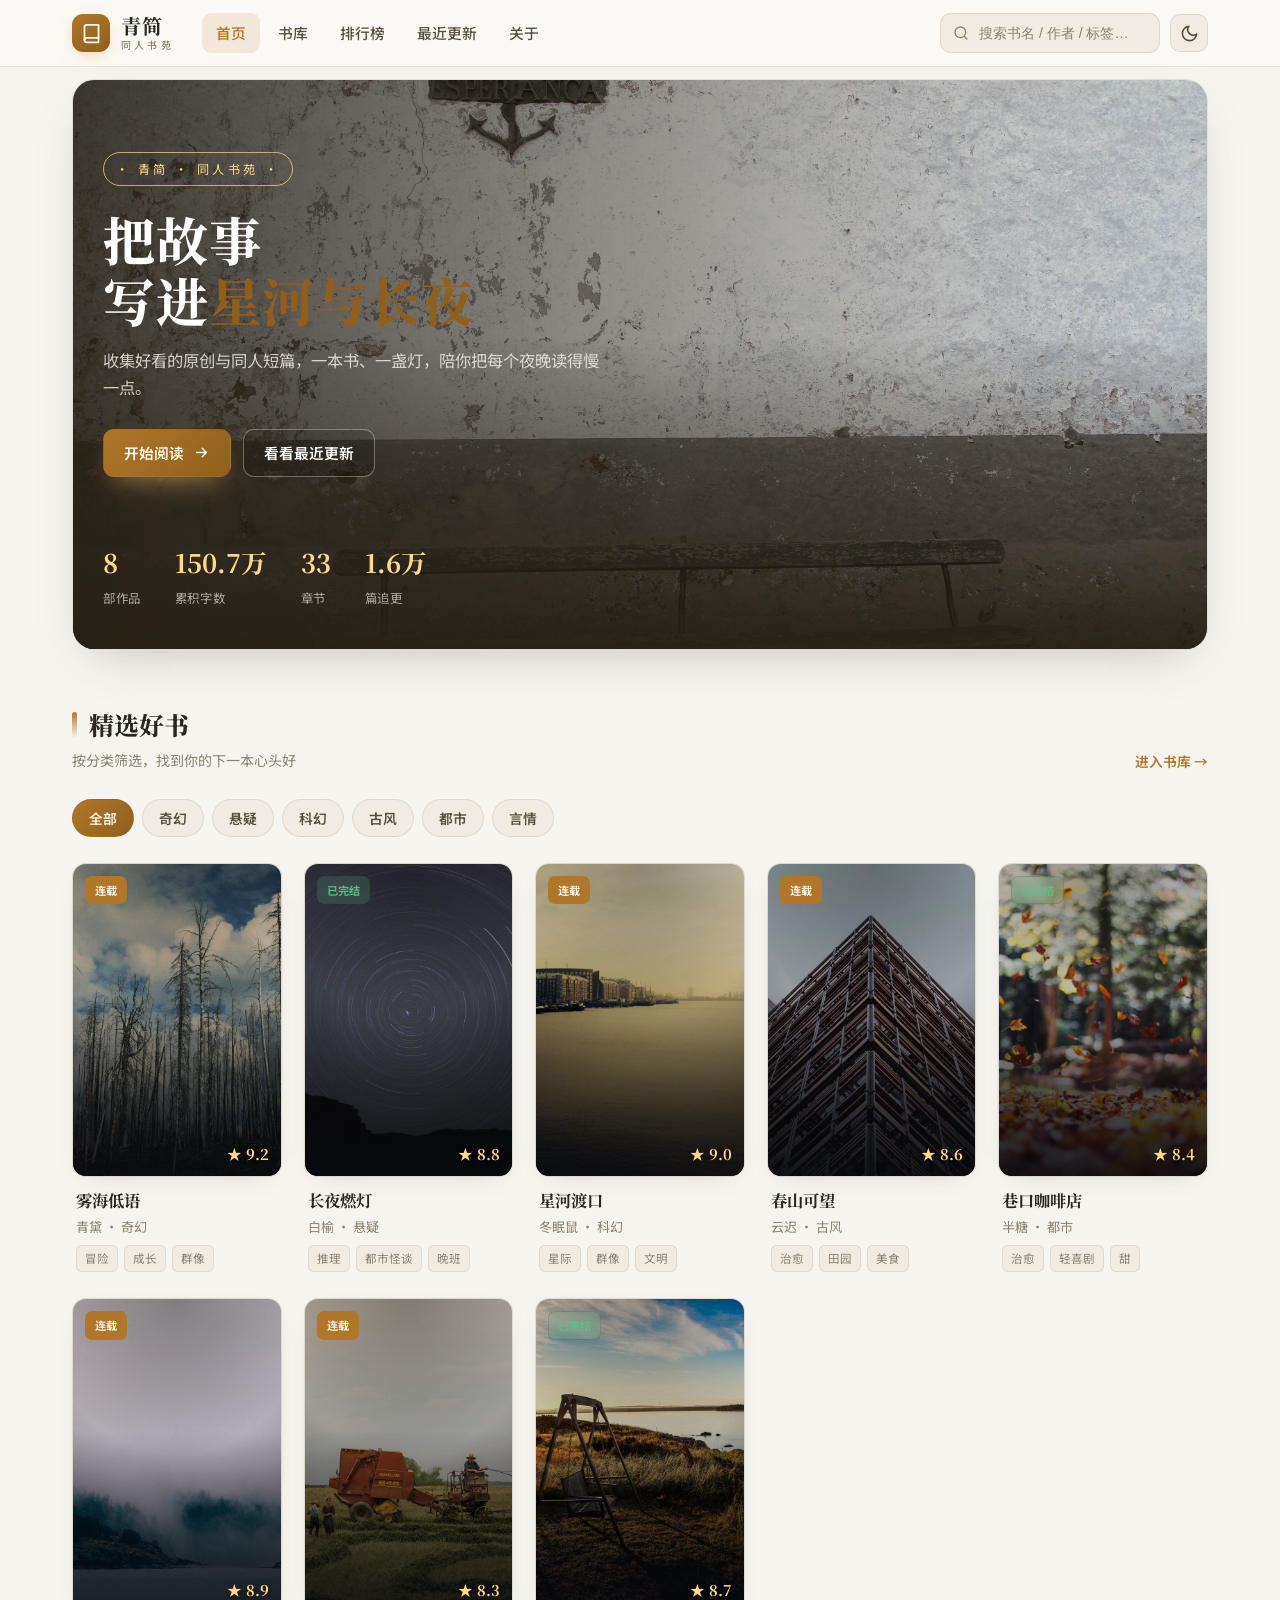
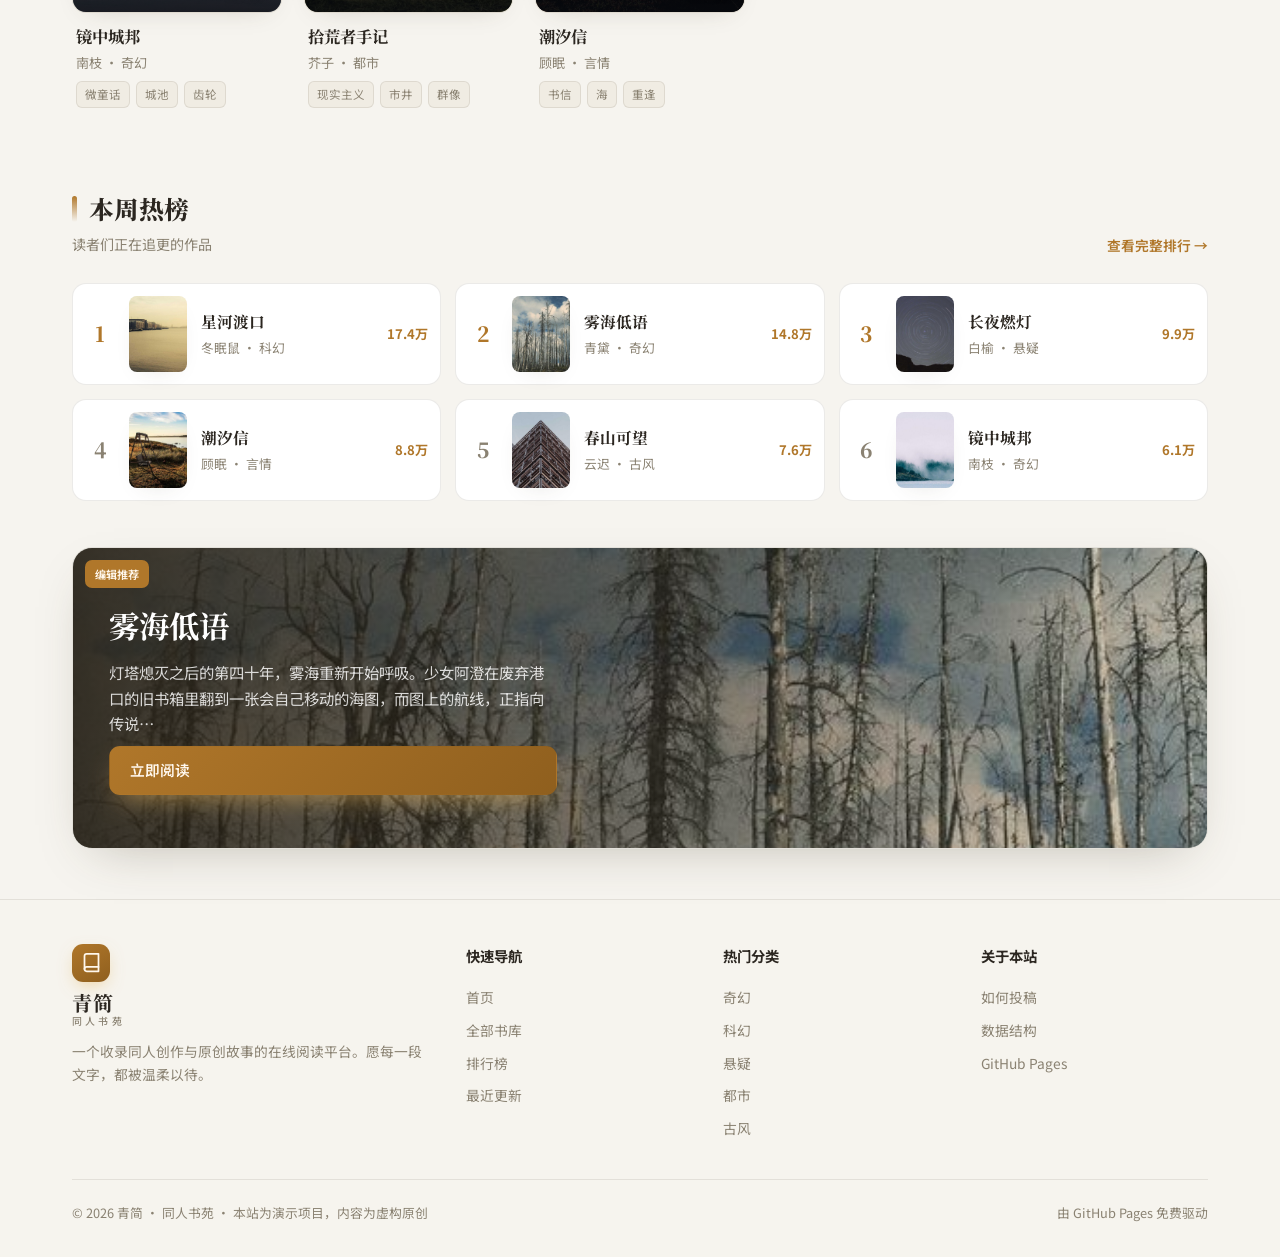
==== index.html @ d0a4579d "Initial commit: 青简·同人书苑 static site" ====
<!DOCTYPE html>
<html lang="zh-CN" data-theme="dark">
<head>
  <meta charset="UTF-8">
  <meta name="viewport" content="width=device-width, initial-scale=1.0">
  <title>青简 · 同人书苑 — 故事在这里相遇</title>
  <meta name="description" content="青简是一家收录同人创作与原创故事的在线阅读平台，支持分类、搜索、书库与在线阅读。">
  <link rel="icon" href="data:image/svg+xml,<svg xmlns='http://www.w3.org/2000/svg' viewBox='0 0 24 24'><rect width='24' height='24' rx='6' fill='%23e6b45c'/><path d='M6 6v12h4l2-2 2 2h4V6H14l-2 2-2-2z' fill='%236b4a13'/></svg>">
  <link rel="preconnect" href="https://fonts.googleapis.com">
  <link rel="preconnect" href="https://fonts.gstatic.com" crossorigin>
  <link href="https://fonts.googleapis.com/css2?family=Noto+Sans+SC:wght@400;500;700&family=Noto+Serif+SC:wght@400;600;700;800&display=swap" rel="stylesheet">
  <link rel="stylesheet" href="assets/css/style.css">
</head>
<body>
  <div data-layout-topbar></div>

  <main class="container">
    <!-- Hero -->
    <section class="hero reveal">
      <img class="hero-img" src="assets/images/banners/hero.jpg" alt="雾海书夜">
      <div class="hero-veil"></div>
      <div class="hero-content">
        <span class="hero-eyebrow">· 青简 · 同人书苑 ·</span>
        <h1 class="hero-title">把故事<br>写进<em>星河与长夜</em></h1>
        <p class="hero-sub">收集好看的原创与同人短篇，一本书、一盏灯，陪你把每个夜晚读得慢一点。</p>
        <div class="hero-actions">
          <a class="btn btn-primary" href="library.html">
            开始阅读
            <svg viewBox="0 0 24 24" fill="none" stroke="currentColor" stroke-width="2" stroke-linecap="round" stroke-linejoin="round"><path d="M5 12h14M13 6l6 6-6 6"/></svg>
          </a>
          <a class="btn btn-ghost" href="library.html?sort=new">看看最近更新</a>
        </div>
      </div>
      <div class="hero-stats" data-stats></div>
    </section>

    <!-- Featured grid -->
    <section class="section">
      <div class="section-head">
        <div>
          <h2>精选好书</h2>
          <p>按分类筛选，找到你的下一本心头好</p>
        </div>
        <a class="section-more" href="library.html">进入书库 →</a>
      </div>

      <div class="tabs" data-cat-tabs></div>
      <div class="book-grid" data-book-grid></div>
    </section>

    <!-- Ranking -->
    <section class="section">
      <div class="section-head">
        <div>
          <h2>本周热榜</h2>
          <p>读者们正在追更的作品</p>
        </div>
        <a class="section-more" href="library.html?sort=rank">查看完整排行 →</a>
      </div>
      <div class="rank-grid" data-rank-grid></div>
    </section>

    <!-- Editor's pick banner -->
    <section class="feature-banner reveal" data-feature-banner></section>
  </main>

  <div data-layout-footer></div>

  <script src="assets/js/layout.js"></script>
  <script src="assets/js/common.js"></script>
  <script src="assets/js/data.js"></script>
  <script src="assets/js/home.js"></script>
</body>
</html>
---- assets/css/style.css ----
:root {
  --font-serif: 'Noto Serif SC', 'Songti SC', 'STSong', 'SimSun', serif;
  --font-sans: 'Noto Sans SC', 'PingFang SC', 'Microsoft YaHei', -apple-system, sans-serif;
  --bg: #0d1016;
  --bg-2: #141925;
  --bg-3: #1b2231;
  --bg-glass: rgba(20, 25, 37, 0.82);
  --border: rgba(255, 255, 255, 0.08);
  --border-strong: rgba(255, 255, 255, 0.16);
  --text: #e9e7e1;
  --text-soft: #b9bec8;
  --text-muted: #8a919d;
  --accent: #e6b45c;
  --accent-strong: #f0c473;
  --accent-ink: #6b4a13;
  --accent-2: #8b96cf;
  --danger: #d16b6b;
  --success: #5fbf8a;
  --radius: 14px;
  --radius-sm: 9px;
  --shadow: 0 18px 50px -18px rgba(0, 0, 0, 0.72);
  --shadow-sm: 0 8px 26px -14px rgba(0, 0, 0, 0.6);
  --maxw: 1180px;
  --ease: cubic-bezier(0.22, 0.68, 0.35, 1);
}

[data-theme="light"] {
  --bg: #f6f4ef;
  --bg-2: #ffffff;
  --bg-3: #f0ece3;
  --bg-glass: rgba(252, 250, 246, 0.86);
  --border: rgba(60, 50, 30, 0.1);
  --border-strong: rgba(60, 50, 30, 0.18);
  --text: #2b2620;
  --text-soft: #55503f;
  --text-muted: #8a8272;
  --accent: #b0772a;
  --accent-strong: #8f5f1e;
  --accent-ink: #fff7ec;
  --accent-2: #5c6aa8;
  --shadow: 0 18px 50px -24px rgba(70, 60, 40, 0.35);
  --shadow-sm: 0 8px 26px -16px rgba(70, 60, 40, 0.28);
}

* { box-sizing: border-box; }

html { scroll-behavior: smooth; }

body {
  margin: 0;
  font-family: var(--font-sans);
  background: var(--bg);
  color: var(--text);
  line-height: 1.65;
  -webkit-font-smoothing: antialiased;
  text-rendering: optimizeLegibility;
  transition: background 0.4s var(--ease), color 0.4s var(--ease);
}

body.no-scroll { overflow: hidden; }

a { color: inherit; text-decoration: none; }
img { display: block; max-width: 100%; }
button { font-family: inherit; cursor: pointer; }

.container {
  width: 100%;
  max-width: var(--maxw);
  margin: 0 auto;
  padding: 0 22px;
}

::selection { background: var(--accent); color: var(--accent-ink); }

/* ---------- Topbar ---------- */
.topbar {
  position: sticky;
  top: 0;
  z-index: 90;
  backdrop-filter: saturate(150%) blur(14px);
  background: var(--bg-glass);
  border-bottom: 1px solid var(--border);
  transition: background 0.4s var(--ease), border-color 0.4s var(--ease);
}

.topbar-inner {
  display: flex;
  align-items: center;
  gap: 22px;
  height: 66px;
}

.brand {
  display: flex;
  align-items: center;
  gap: 11px;
  flex-shrink: 0;
}

.brand-mark {
  width: 38px;
  height: 38px;
  border-radius: 11px;
  display: grid;
  place-items: center;
  background: linear-gradient(150deg, var(--accent), var(--accent-strong));
  color: var(--accent-ink);
  box-shadow: 0 6px 18px -6px rgba(230, 180, 92, 0.7);
}

.brand-mark svg { width: 21px; height: 21px; }

.brand-name {
  font-family: var(--font-serif);
  font-weight: 700;
  font-size: 1.26rem;
  letter-spacing: 0.06em;
  line-height: 1.1;
}

.brand-name small {
  display: block;
  font-family: var(--font-sans);
  font-size: 0.62rem;
  font-weight: 500;
  letter-spacing: 0.32em;
  color: var(--text-muted);
  margin-top: 2px;
}

.nav {
  display: flex;
  align-items: center;
  gap: 4px;
  margin-left: 6px;
}

.nav a {
  padding: 8px 14px;
  border-radius: 9px;
  font-size: 0.92rem;
  color: var(--text-soft);
  font-weight: 500;
  transition: color 0.2s, background 0.2s;
}

.nav a:hover { color: var(--text); background: var(--bg-3); }
.nav a.active { color: var(--accent); background: color-mix(in srgb, var(--accent) 14%, transparent); }

.topbar-actions {
  margin-left: auto;
  display: flex;
  align-items: center;
  gap: 10px;
}

.icon-btn {
  width: 38px;
  height: 38px;
  border-radius: 10px;
  border: 1px solid var(--border);
  background: var(--bg-3);
  color: var(--text-soft);
  display: grid;
  place-items: center;
  transition: color 0.2s, border-color 0.2s, transform 0.2s;
}

.icon-btn:hover { color: var(--accent); border-color: var(--accent); }
.icon-btn:active { transform: scale(0.94); }
.icon-btn svg { width: 19px; height: 19px; }

.search-box {
  display: flex;
  align-items: center;
  gap: 8px;
  padding: 0 12px;
  height: 40px;
  width: 220px;
  border: 1px solid var(--border);
  border-radius: 11px;
  background: var(--bg-3);
  transition: border-color 0.2s, width 0.3s var(--ease);
}

.search-box:focus-within { border-color: var(--accent); width: 280px; }
.search-box svg { width: 16px; height: 16px; color: var(--text-muted); flex-shrink: 0; }
.search-box input {
  border: none;
  outline: none;
  background: transparent;
  color: var(--text);
  width: 100%;
  font-size: 0.88rem;
}
.search-box input::placeholder { color: var(--text-muted); }

.menu-toggle { display: none; }

/* ---------- Buttons ---------- */
.btn {
  display: inline-flex;
  align-items: center;
  gap: 9px;
  padding: 11px 20px;
  border-radius: 11px;
  border: 1px solid var(--border-strong);
  background: var(--bg-3);
  color: var(--text);
  font-size: 0.92rem;
  font-weight: 600;
  transition: transform 0.18s var(--ease), background 0.2s, border-color 0.2s, color 0.2s, box-shadow 0.2s;
}

.btn:hover { transform: translateY(-2px); }
.btn:active { transform: translateY(0); }
.btn svg { width: 17px; height: 17px; }

.btn-primary {
  background: linear-gradient(135deg, var(--accent), var(--accent-strong));
  border-color: transparent;
  color: var(--accent-ink);
  box-shadow: 0 12px 28px -12px rgba(230, 180, 92, 0.75);
}

.btn-ghost { background: transparent; }
.btn-sm { padding: 7px 14px; font-size: 0.84rem; border-radius: 9px; }

/* ---------- Hero ---------- */
.hero {
  position: relative;
  overflow: hidden;
  margin-top: 12px;
  border-radius: 22px;
  border: 1px solid var(--border);
  box-shadow: var(--shadow);
}

.hero-img {
  position: absolute;
  inset: 0;
  width: 100%;
  height: 100%;
  object-fit: cover;
  filter: saturate(0.92);
}

.hero-veil {
  position: absolute;
  inset: 0;
  background:
    linear-gradient(90deg, rgba(9, 12, 18, 0.92) 0%, rgba(9, 12, 18, 0.62) 46%, rgba(9, 12, 18, 0.22) 100%),
    linear-gradient(0deg, rgba(9, 12, 18, 0.92) 0%, transparent 55%);
}

[data-theme="light"] .hero-veil {
  background:
    linear-gradient(90deg, rgba(38, 32, 22, 0.88) 0%, rgba(38, 32, 22, 0.5) 48%, rgba(38, 32, 22, 0.1) 100%),
    linear-gradient(0deg, rgba(38, 32, 22, 0.9) 0%, transparent 55%);
}

.hero-content {
  position: relative;
  z-index: 2;
  padding: 72px 30px 64px;
  max-width: 620px;
  color: #f3efe7;
}

[data-theme="light"] .hero-content { color: #fff; }

.hero-eyebrow {
  display: inline-flex;
  align-items: center;
  gap: 8px;
  font-size: 0.76rem;
  letter-spacing: 0.28em;
  text-transform: uppercase;
  color: var(--accent-strong);
  border: 1px solid rgba(240, 196, 115, 0.5);
  padding: 6px 12px;
  border-radius: 999px;
}

[data-theme="light"] .hero-eyebrow { color: #ffd98a; border-color: rgba(255, 217, 138, 0.7); }

.hero-title {
  font-family: var(--font-serif);
  font-size: clamp(2rem, 5vw, 3.25rem);
  font-weight: 800;
  letter-spacing: 0.02em;
  line-height: 1.18;
  margin: 22px 0 16px;
}

.hero-title em {
  font-style: normal;
  background: linear-gradient(120deg, var(--accent-strong), var(--accent-strong));
  -webkit-background-clip: text;
  background-clip: text;
  color: transparent;
}

.hero-sub {
  font-size: 1.02rem;
  color: rgba(243, 239, 231, 0.82);
  max-width: 500px;
  margin: 0 0 28px;
}

.hero-actions { display: flex; flex-wrap: wrap; gap: 12px; }
.hero .btn { color: #fff; }
.hero .btn-primary { color: var(--accent-ink); }
.hero .btn-ghost { color: #fff; border-color: rgba(255, 255, 255, 0.32); background: rgba(0, 0, 0, 0.12); }
.hero .btn-ghost:hover { background: rgba(0, 0, 0, 0.24); }

.hero-stats {
  position: relative;
  z-index: 2;
  display: flex;
  gap: 34px;
  padding: 0 30px 40px;
  color: rgba(243, 239, 231, 0.9);
}

.stat b {
  display: block;
  font-family: var(--font-serif);
  font-size: 1.6rem;
  font-weight: 700;
  color: var(--accent-strong);
}

[data-theme="light"] .stat b { color: #ffd98a; }

.stat span { font-size: 0.78rem; color: rgba(243, 239, 231, 0.66); letter-spacing: 0.05em; }

/* ---------- Section ---------- */
.section { padding: 54px 0 26px; }
.section-head {
  display: flex;
  align-items: flex-end;
  justify-content: space-between;
  gap: 20px;
  margin-bottom: 26px;
}

.section-head h2 {
  font-family: var(--font-serif);
  font-size: 1.55rem;
  font-weight: 800;
  margin: 0;
  display: flex;
  align-items: center;
  gap: 12px;
}

.section-head h2::before {
  content: "";
  width: 5px;
  height: 26px;
  border-radius: 4px;
  background: linear-gradient(180deg, var(--accent), transparent);
}

.section-head p { margin: 4px 0 0; color: var(--text-muted); font-size: 0.88rem; }
.section-more { font-size: 0.86rem; color: var(--accent); font-weight: 600; }
.section-more:hover { text-decoration: underline; }

/* ---------- Category tabs ---------- */
.tabs {
  display: flex;
  flex-wrap: wrap;
  gap: 8px;
  margin-bottom: 26px;
}

.tab {
  border: 1px solid var(--border);
  background: var(--bg-3);
  color: var(--text-soft);
  padding: 8px 16px;
  border-radius: 999px;
  font-size: 0.86rem;
  font-weight: 600;
  transition: all 0.2s;
}

.tab:hover { color: var(--text); border-color: var(--border-strong); }
.tab.active {
  background: linear-gradient(135deg, var(--accent), var(--accent-strong));
  color: var(--accent-ink);
  border-color: transparent;
}

/* ---------- Book grid & cards ---------- */
.book-grid {
  display: grid;
  grid-template-columns: repeat(auto-fill, minmax(186px, 1fr));
  gap: 26px 22px;
}

.book-card { position: relative; }

.cover {
  position: relative;
  aspect-ratio: 2 / 3;
  border-radius: var(--radius);
  overflow: hidden;
  background: var(--bg-3);
  box-shadow: var(--shadow-sm);
  border: 1px solid var(--border);
  transition: transform 0.28s var(--ease), box-shadow 0.28s var(--ease);
}

.cover img {
  width: 100%;
  height: 100%;
  object-fit: cover;
  filter: saturate(1.12) contrast(1.06) brightness(0.82);
  transition: transform 0.5s var(--ease);
}

.cover::before {
  content: "";
  position: absolute;
  inset: 0;
  z-index: 2;
  background:
    linear-gradient(160deg, rgba(226, 178, 92, 0.16), transparent 46%),
    radial-gradient(120% 90% at 50% 0%, rgba(10, 13, 20, 0.34), rgba(10, 13, 20, 0.08) 55%, rgba(10, 13, 20, 0.42));
  mix-blend-mode: multiply;
}

.cover::after {
  content: "";
  position: absolute;
  inset: 0;
  z-index: 2;
  background: linear-gradient(180deg, transparent 42%, rgba(8, 10, 15, 0.82));
}

.book-card:hover .cover { transform: translateY(-6px); box-shadow: var(--shadow); }
.book-card:hover .cover img { transform: scale(1.06); }

.cover-tag {
  position: absolute;
  top: 12px;
  left: 12px;
  z-index: 3;
  font-size: 0.7rem;
  font-weight: 600;
  padding: 4px 9px;
  border-radius: 7px;
  background: var(--bg-glass);
  color: var(--text);
  border: 1px solid var(--border-strong);
  backdrop-filter: blur(6px);
}

.cover-tag.series { background: var(--accent); color: var(--accent-ink); border-color: transparent; }
.cover-tag.done { background: color-mix(in srgb, var(--success) 20%, transparent); color: var(--success); }

.cover-rating {
  position: absolute;
  bottom: 10px;
  right: 12px;
  z-index: 3;
  font-family: var(--font-serif);
  font-weight: 700;
  color: #ffd98a;
  font-size: 0.92rem;
  text-shadow: 0 1px 6px rgba(0, 0, 0, 0.6);
}

.book-meta { padding: 12px 4px 0; }
.book-title {
  font-family: var(--font-serif);
  font-size: 1.02rem;
  font-weight: 700;
  line-height: 1.4;
  margin: 0 0 4px;
  overflow: hidden;
  display: -webkit-box;
  -webkit-line-clamp: 2;
  -webkit-box-orient: vertical;
}

.book-author { color: var(--text-muted); font-size: 0.82rem; }
.book-tags { display: flex; flex-wrap: wrap; gap: 6px; margin-top: 8px; }

.tag {
  font-size: 0.72rem;
  color: var(--text-muted);
  background: var(--bg-3);
  border: 1px solid var(--border);
  padding: 3px 8px;
  border-radius: 6px;
}

/* ---------- Rank list ---------- */
.rank-grid {
  display: grid;
  grid-template-columns: repeat(auto-fill, minmax(320px, 1fr));
  gap: 14px;
}

.rank-item {
  display: flex;
  align-items: center;
  gap: 14px;
  padding: 12px;
  border-radius: var(--radius);
  background: var(--bg-2);
  border: 1px solid var(--border);
  transition: transform 0.2s, border-color 0.2s, background 0.2s;
}

.rank-item:hover { transform: translateX(4px); border-color: var(--border-strong); background: var(--bg-3); }

.rank-num {
  font-family: var(--font-serif);
  font-weight: 800;
  font-size: 1.3rem;
  color: var(--text-muted);
  width: 30px;
  text-align: center;
  flex-shrink: 0;
}

.rank-item:nth-child(1) .rank-num, .rank-item:nth-child(2) .rank-num, .rank-item:nth-child(3) .rank-num {
  color: var(--accent);
}

.rank-thumb {
  width: 58px;
  height: 76px;
  border-radius: 8px;
  object-fit: cover;
  flex-shrink: 0;
  box-shadow: var(--shadow-sm);
}

.rank-info { min-width: 0; }
.rank-info h4 { margin: 0 0 3px; font-family: var(--font-serif); font-size: 0.98rem; }
.rank-info p { margin: 0; color: var(--text-muted); font-size: 0.8rem; }

.rank-heat { margin-left: auto; color: var(--accent); font-size: 0.82rem; font-weight: 700; white-space: nowrap; }

/* ---------- Feature banner ---------- */
.feature-banner {
  position: relative;
  overflow: hidden;
  border-radius: 20px;
  border: 1px solid var(--border);
  box-shadow: var(--shadow);
  margin-top: 20px;
}

.feature-banner img { width: 100%; height: 300px; object-fit: cover; }
.feature-banner .veil {
  position: absolute;
  inset: 0;
  background: linear-gradient(90deg, rgba(9, 12, 18, 0.92), rgba(9, 12, 18, 0.2));
}

[data-theme="light"] .feature-banner .veil { background: linear-gradient(90deg, rgba(38, 32, 22, 0.9), rgba(38, 32, 22, 0.15)); }

.feature-banner .meta {
  position: absolute;
  inset: 0;
  z-index: 2;
  display: flex;
  flex-direction: column;
  justify-content: center;
  gap: 10px;
  padding: 0 36px;
  max-width: 520px;
  color: #fff;
}

.feature-banner .meta h3 { font-family: var(--font-serif); font-size: 1.9rem; margin: 0; }
.feature-banner .meta p { margin: 0; color: rgba(255, 255, 255, 0.82); font-size: 0.96rem; }

/* ---------- Footer ---------- */
.footer {
  margin-top: 50px;
  border-top: 1px solid var(--border);
  padding: 44px 0 34px;
  background: color-mix(in srgb, var(--bg) 96%, transparent);
}

.footer-grid {
  display: grid;
  grid-template-columns: 1.6fr 1fr 1fr 1fr;
  gap: 30px;
}

.footer .brand-name { margin-top: 4px; }
.footer-col p { color: var(--text-muted); font-size: 0.86rem; }
.footer-col h5 { font-size: 0.9rem; margin: 0 0 14px; color: var(--text); }
.footer-col a { display: block; color: var(--text-muted); font-size: 0.86rem; padding: 5px 0; }
.footer-col a:hover { color: var(--accent); }
.footer-bottom {
  display: flex;
  justify-content: space-between;
  flex-wrap: wrap;
  gap: 14px;
  margin-top: 34px;
  padding-top: 22px;
  border-top: 1px solid var(--border);
  color: var(--text-muted);
  font-size: 0.8rem;
}

/* ---------- Page hero (subpages) ---------- */
.page-head { padding: 46px 0 26px; }
.page-head h1 { font-family: var(--font-serif); font-size: 2rem; margin: 0; }
.page-head .crumbs { color: var(--text-muted); font-size: 0.86rem; margin-bottom: 10px; }
.page-head .crumbs a:hover { color: var(--accent); }

/* ---------- Book detail ---------- */
.book-hero {
  display: grid;
  grid-template-columns: 250px 1fr;
  gap: 34px;
  padding: 40px 0 20px;
}

.book-cover-lg {
  position: relative;
  aspect-ratio: 2 / 3;
  border-radius: 16px;
  overflow: hidden;
  box-shadow: var(--shadow);
  border: 1px solid var(--border);
}
.book-cover-lg img { width: 100%; height: 100%; object-fit: cover; }

.book-info h1 { font-family: var(--font-serif); font-size: 2rem; margin: 0 0 8px; }
.book-info .author { color: var(--text-muted); font-size: 0.96rem; margin-bottom: 14px; }
.book-info .author b { color: var(--accent); }

.book-stats {
  display: flex;
  flex-wrap: wrap;
  gap: 12px 26px;
  margin: 16px 0 18px;
  padding: 14px 16px;
  border: 1px solid var(--border);
  border-radius: var(--radius);
  background: var(--bg-2);
}

.stat-cell b { font-family: var(--font-serif); font-size: 1.2rem; display: block; }
.stat-cell span { color: var(--text-muted); font-size: 0.78rem; }

.book-intro {
  color: var(--text-soft);
  font-size: 0.96rem;
  line-height: 1.85;
  border-left: 3px solid var(--accent);
  padding-left: 16px;
  margin: 0 0 22px;
}

.book-actions { display: flex; flex-wrap: wrap; gap: 12px; }

.book-sections { padding: 10px 0 60px; }
.chapters-list { list-style: none; padding: 0; margin: 0; }

.chapter-group {
  margin-bottom: 28px;
  padding: 20px;
  border: 1px solid var(--border);
  border-radius: var(--radius);
  background: var(--bg-2);
}

.chapter-group h3 {
  margin: 0 0 14px;
  font-family: var(--font-serif);
  font-size: 1.05rem;
  color: var(--accent);
  display: flex;
  align-items: center;
  gap: 8px;
}

.chapter-list-grid {
  display: grid;
  grid-template-columns: repeat(auto-fill, minmax(260px, 1fr));
  gap: 6px 18px;
}

.chapter-row {
  padding: 10px 12px;
  border-radius: 9px;
  color: var(--text-soft);
  font-size: 0.9rem;
  transition: background 0.2s, color 0.2s;
  display: flex;
  justify-content: space-between;
  gap: 10px;
  align-items: center;
}

.chapter-row:hover { background: var(--bg-3); color: var(--accent); }
.chapter-row .len { color: var(--text-muted); font-size: 0.78rem; white-space: nowrap; }

.related-grid { display: grid; grid-template-columns: repeat(auto-fill, minmax(186px, 1fr)); gap: 22px; }

/* ---------- Reading page ---------- */
.reader { padding: 34px 0 70px; }

.reader-top {
  display: flex;
  align-items: center;
  justify-content: space-between;
  gap: 16px;
  margin-bottom: 22px;
}

.reader-top .back { display: inline-flex; align-items: center; gap: 8px; color: var(--text-muted); font-size: 0.9rem; }
.reader-top .back:hover { color: var(--accent); }

.reader-controls { display: flex; align-items: center; gap: 8px; }
.reader-controls .icon-btn { width: 34px; height: 34px; }

.reader-panel {
  max-width: 720px;
  margin: 0 auto;
  padding: 46px 52px;
  background: var(--bg-2);
  border: 1px solid var(--border);
  border-radius: 20px;
  box-shadow: var(--shadow-sm);
}

.reader-chapter-title {
  text-align: center;
  font-family: var(--font-serif);
  font-size: 1.7rem;
  font-weight: 800;
  margin: 0 0 8px;
}

.reader-meta { text-align: center; color: var(--text-muted); font-size: 0.84rem; margin-bottom: 28px; }
.reader-meta span + span::before { content: " · "; color: var(--border-strong); }

.reader-content {
  font-family: var(--font-serif);
  font-size: 1.1rem;
  line-height: 2.05;
  color: var(--text);
}

.reader-content p { margin: 0 0 1.35em; text-indent: 2em; }
.reader-content p:first-of-type::first-letter {
  font-size: 2.35em;
  float: left;
  line-height: 1;
  margin-right: 0.12em;
  color: var(--accent);
  font-weight: 700;
}

.reader-nav {
  display: flex;
  justify-content: space-between;
  gap: 14px;
  margin-top: 40px;
}
.reader-nav .btn { flex: 1; justify-content: center; }

.toc-drawer {
  position: fixed;
  top: 0;
  right: 0;
  height: 100%;
  width: min(360px, 88vw);
  background: var(--bg-2);
  border-left: 1px solid var(--border);
  box-shadow: var(--shadow);
  z-index: 120;
  transform: translateX(100%);
  transition: transform 0.32s var(--ease);
  display: flex;
  flex-direction: column;
}

.toc-drawer.open { transform: translateX(0); }
.toc-head {
  padding: 20px 22px;
  display: flex;
  align-items: center;
  justify-content: space-between;
  border-bottom: 1px solid var(--border);
}
.toc-head h4 { margin: 0; font-family: var(--font-serif); }
.toc-list { overflow-y: auto; padding: 12px 18px; }
.toc-item {
  display: block;
  padding: 11px 12px;
  border-radius: 9px;
  font-size: 0.9rem;
  color: var(--text-soft);
  transition: background 0.2s, color 0.2s;
}
.toc-item:hover { background: var(--bg-3); color: var(--accent); }
.toc-item.active { background: color-mix(in srgb, var(--accent) 14%, transparent); color: var(--accent); font-weight: 600; }

.overlay {
  position: fixed;
  inset: 0;
  background: rgba(4, 6, 10, 0.55);
  z-index: 110;
  opacity: 0;
  visibility: hidden;
  transition: opacity 0.3s, visibility 0.3s;
}
.overlay.show { opacity: 1; visibility: visible; }

/* ---------- Empty state ---------- */
.empty {
  text-align: center;
  padding: 70px 20px;
  color: var(--text-muted);
}
.empty svg { width: 46px; height: 46px; margin-bottom: 12px; opacity: 0.5; }

/* ---------- Toast ---------- */
.toast {
  position: fixed;
  bottom: 26px;
  left: 50%;
  transform: translate(-50%, 20px);
  background: var(--bg-2);
  border: 1px solid var(--border-strong);
  color: var(--text);
  padding: 12px 20px;
  border-radius: 11px;
  box-shadow: var(--shadow);
  font-size: 0.9rem;
  z-index: 200;
  opacity: 0;
  visibility: hidden;
  transition: all 0.3s var(--ease);
}
.toast.show { opacity: 1; visibility: visible; transform: translate(-50%, 0); }

/* ---------- Responsive ---------- */
@media (max-width: 1020px) {
  .footer-grid { grid-template-columns: 1fr 1fr; }
  .book-hero { grid-template-columns: 210px 1fr; gap: 24px; }
}

@media (max-width: 820px) {
  .nav { display: none; position: absolute; top: 66px; left: 0; right: 0; flex-direction: column; align-items: stretch; gap: 4px; padding: 12px 22px 18px; background: var(--bg-glass); backdrop-filter: blur(14px); border-bottom: 1px solid var(--border); }
  .nav.open { display: flex; }
  .menu-toggle { display: grid; }
  .search-box { width: 170px; }
  .search-box:focus-within { width: 200px; }
  .book-hero { grid-template-columns: 1fr; }
  .book-cover-lg { max-width: 210px; }
  .hero-content { padding: 52px 20px 44px; }
  .hero-stats { padding: 0 20px 30px; gap: 24px; }
  .reader-panel { padding: 32px 24px; }
}

@media (max-width: 520px) {
  .container { padding: 0 16px; }
  .brand-name { font-size: 1.1rem; }
  .search-box { width: 46px; padding: 0; justify-content: center; }
  .search-box input { display: none; }
  .search-box:focus-within { width: 46px; }
  .book-grid, .related-grid { grid-template-columns: repeat(auto-fill, minmax(150px, 1fr)); gap: 18px; }
  .rank-grid { grid-template-columns: 1fr; }
  .footer-grid { grid-template-columns: 1fr; }
  .reader-nav { flex-direction: column; }
}

/* ---------- Motion ---------- */
.reveal { opacity: 0; transform: translateY(18px); transition: opacity 0.6s var(--ease), transform 0.6s var(--ease); }
.reveal.in { opacity: 1; transform: none; }

@media (prefers-reduced-motion: reduce) {
  * { transition: none !important; animation: none !important; }
  html { scroll-behavior: auto; }
}
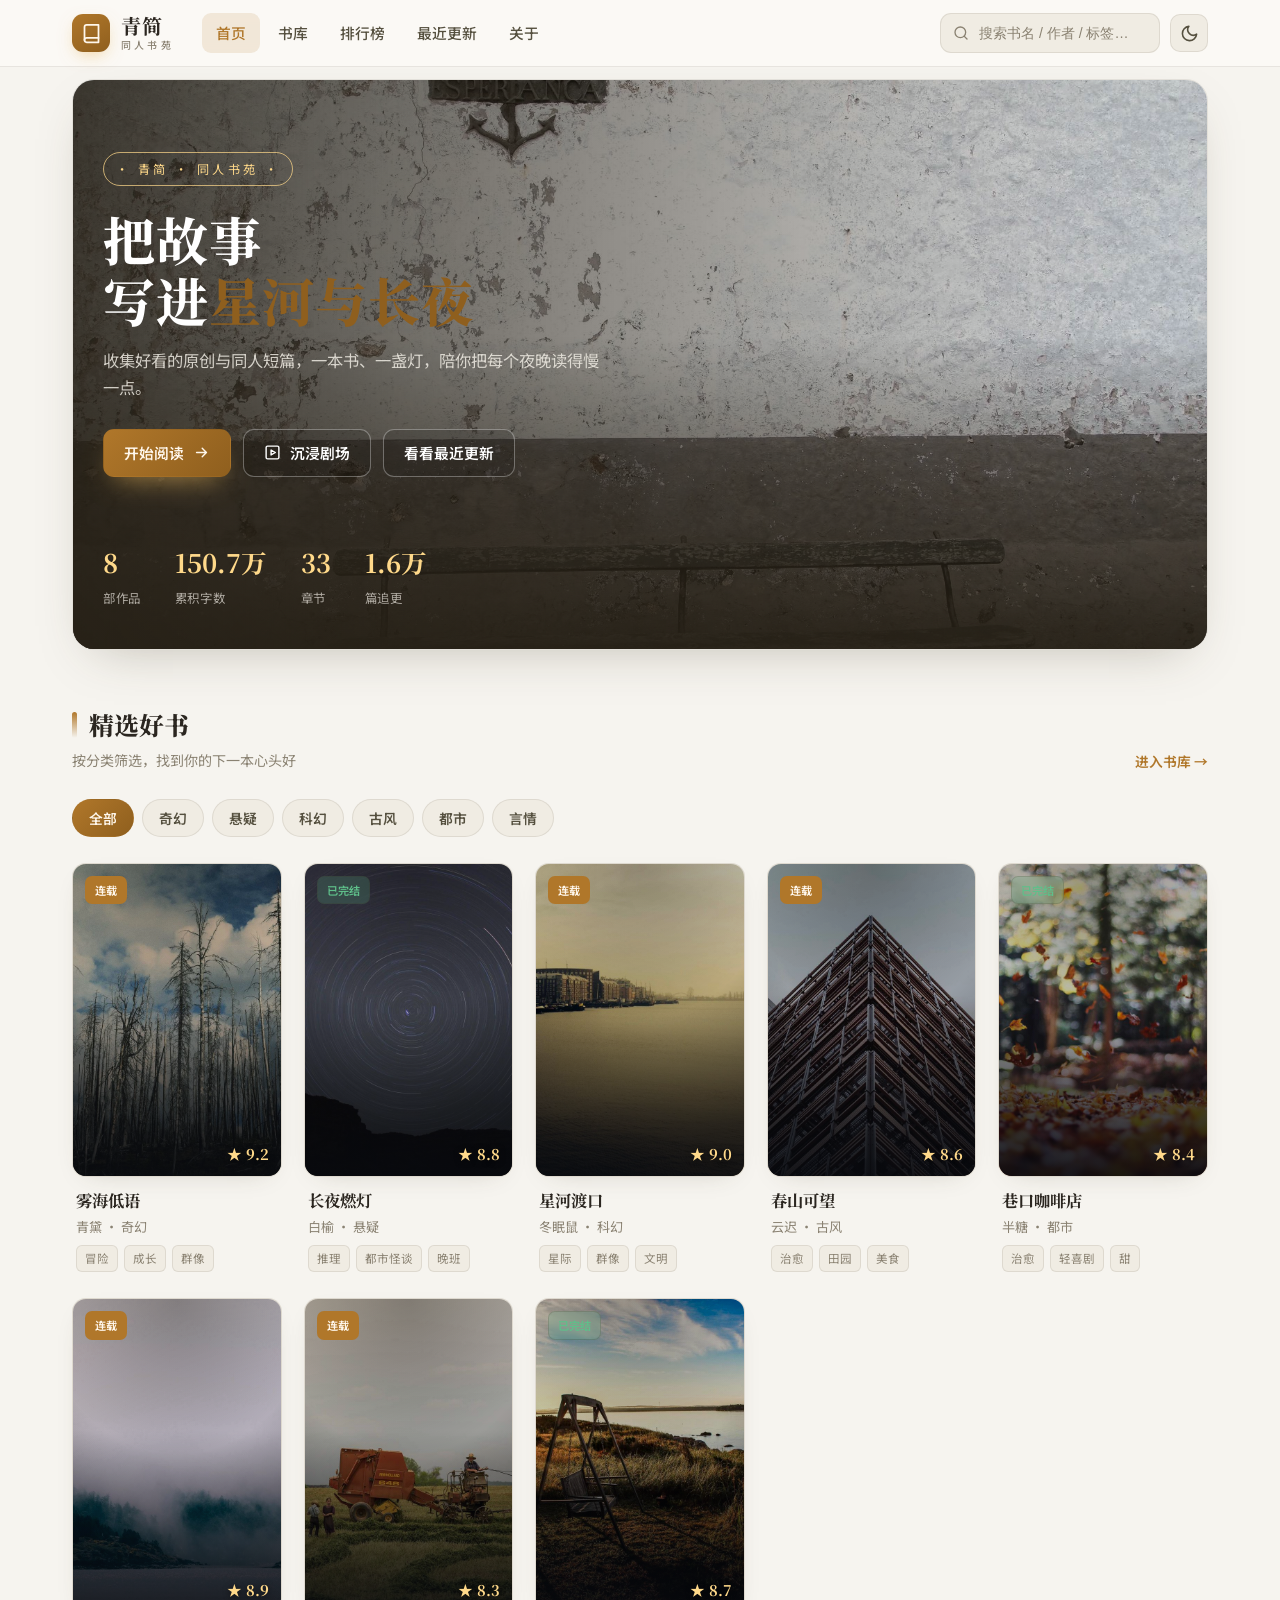
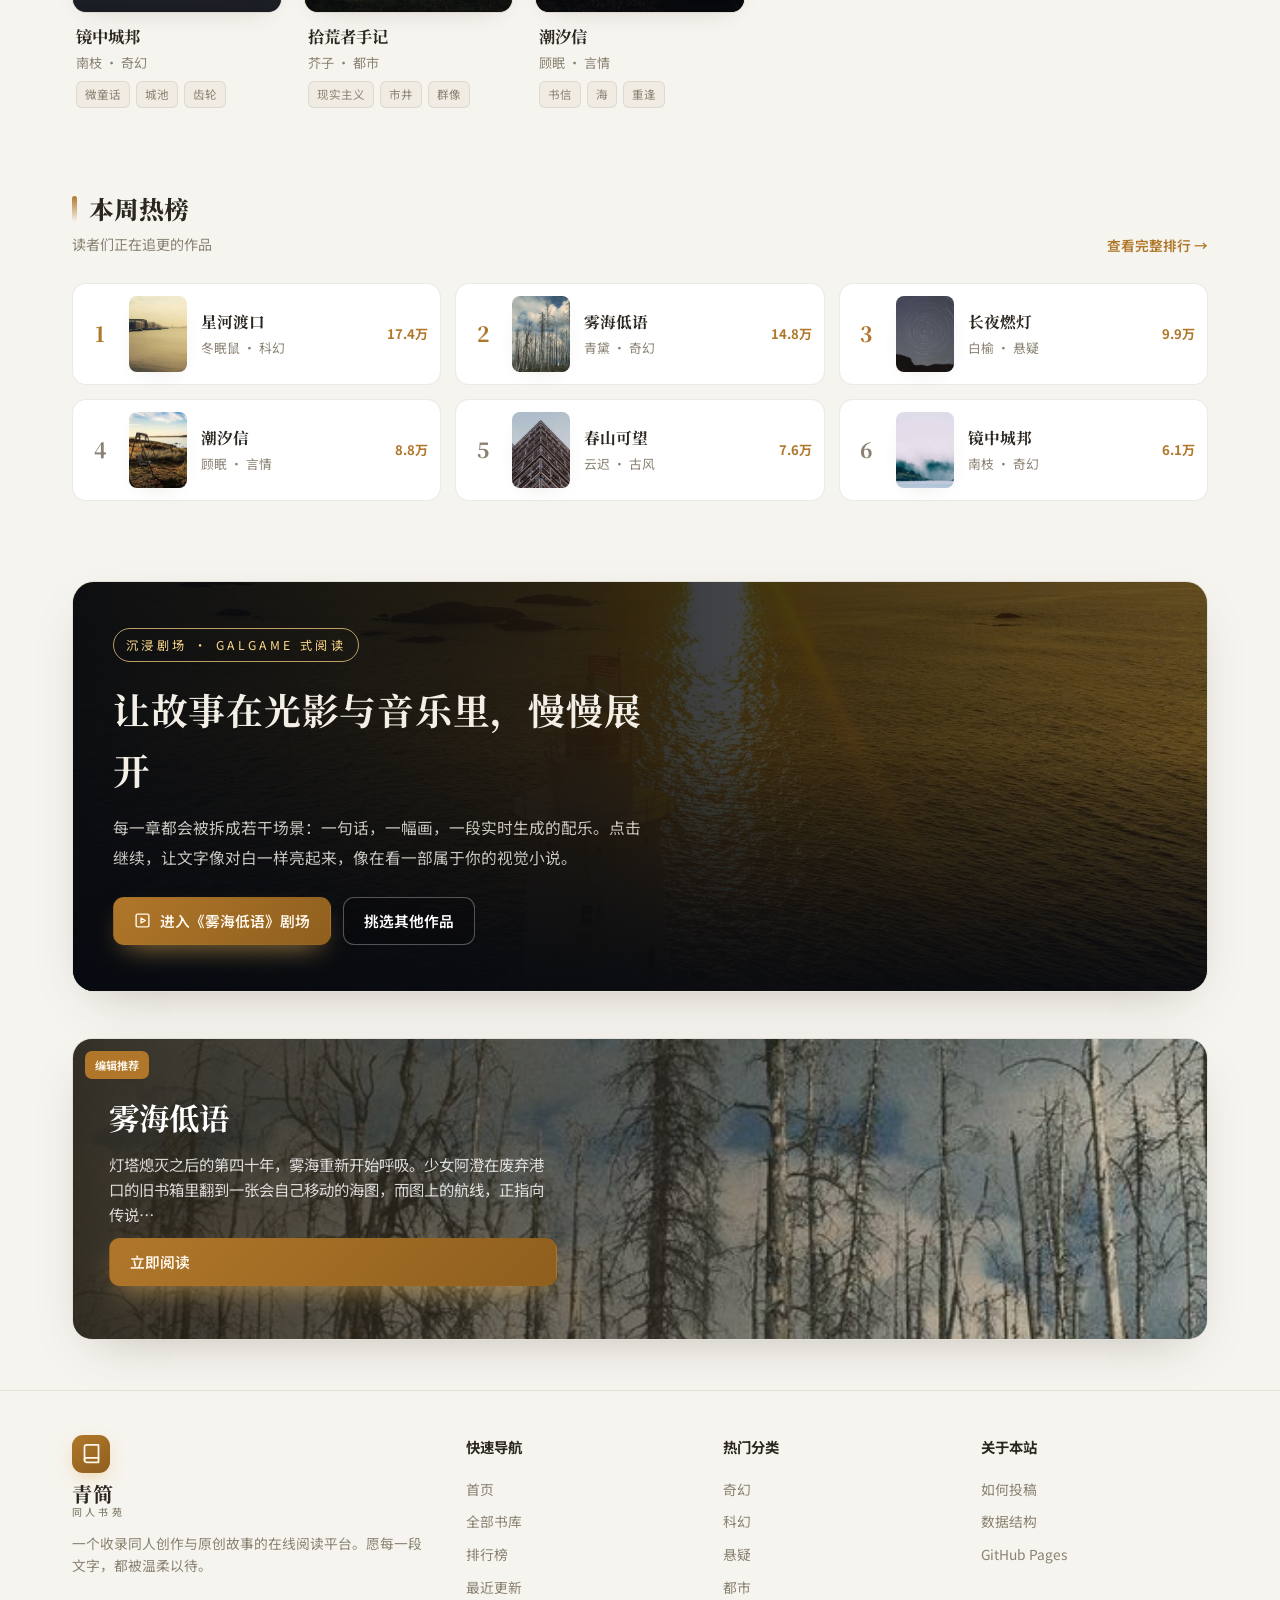
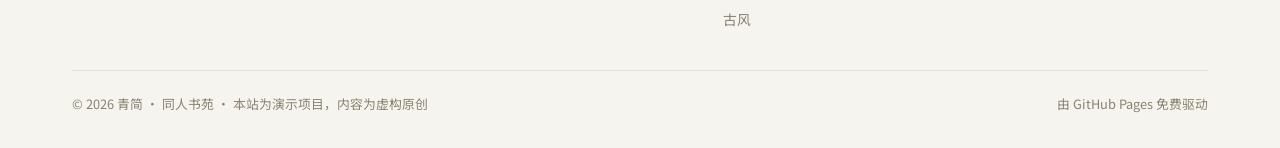
==== commit 3d4e8b50: "feat: 新增 Galgame 式沉浸剧场（配图 + 实时配乐）" ====
--- a/index.html
+++ b/index.html
@@ -27,6 +27,10 @@
           <a class="btn btn-primary" href="library.html">
             开始阅读
             <svg viewBox="0 0 24 24" fill="none" stroke="currentColor" stroke-width="2" stroke-linecap="round" stroke-linejoin="round"><path d="M5 12h14M13 6l6 6-6 6"/></svg>
+          </a>
+          <a class="btn btn-ghost" href="read.html?id=mirage-whisper&c=1&mode=theater">
+            <svg viewBox="0 0 24 24" fill="none" stroke="currentColor" stroke-width="2" stroke-linecap="round" stroke-linejoin="round"><path d="M5 3h14a2 2 0 0 1 2 2v14a2 2 0 0 1-2 2H5a2 2 0 0 1-2-2V5a2 2 0 0 1 2-2z"/><path d="M10 8.5v7l6-3.5-6-3.5z"/></svg>
+            沉浸剧场
           </a>
           <a class="btn btn-ghost" href="library.html?sort=new">看看最近更新</a>
         </div>
@@ -60,6 +64,28 @@
       <div class="rank-grid" data-rank-grid></div>
     </section>
 
+    <!-- Theater promo -->
+    <section class="section">
+      <div class="theater-promo reveal">
+        <div class="theater-promo-bg">
+          <img src="assets/images/scenes/lighthouse-sea.jpg" alt="海边的灯塔" loading="lazy">
+        </div>
+        <div class="theater-promo-veil"></div>
+        <div class="theater-promo-body">
+          <span class="hero-eyebrow">沉浸剧场 · Galgame 式阅读</span>
+          <h2>让故事在光影与音乐里，慢慢展开</h2>
+          <p>每一章都会被拆成若干场景：一句话，一幅画，一段实时生成的配乐。点击继续，让文字像对白一样亮起来，像在看一部属于你的视觉小说。</p>
+          <div class="hero-actions">
+            <a class="btn btn-primary" href="read.html?id=mirage-whisper&c=1&mode=theater">
+              <svg viewBox="0 0 24 24" fill="none" stroke="currentColor" stroke-width="2" stroke-linecap="round" stroke-linejoin="round"><path d="M5 3h14a2 2 0 0 1 2 2v14a2 2 0 0 1-2 2H5a2 2 0 0 1-2-2V5a2 2 0 0 1 2-2z"/><path d="M10 8.5v7l6-3.5-6-3.5z"/></svg>
+              进入《雾海低语》剧场
+            </a>
+            <a class="btn btn-ghost" href="library.html">挑选其他作品</a>
+          </div>
+        </div>
+      </div>
+    </section>
+
     <!-- Editor's pick banner -->
     <section class="feature-banner reveal" data-feature-banner></section>
   </main>
--- a/assets/css/style.css
+++ b/assets/css/style.css
@@ -226,6 +226,70 @@
 .btn-ghost { background: transparent; }
 .btn-sm { padding: 7px 14px; font-size: 0.84rem; border-radius: 9px; }
 
+.btn-theater {
+  border-color: color-mix(in srgb, var(--accent) 48%, transparent);
+  background: color-mix(in srgb, var(--accent) 13%, transparent);
+  color: var(--accent);
+}
+
+.btn-theater:hover {
+  background: color-mix(in srgb, var(--accent) 22%, transparent);
+  border-color: var(--accent);
+}
+
+/* ---------- Theater promo (home) ---------- */
+.theater-promo {
+  position: relative;
+  overflow: hidden;
+  border-radius: 22px;
+  border: 1px solid var(--border);
+  box-shadow: var(--shadow);
+  min-height: 340px;
+  display: flex;
+  align-items: center;
+}
+
+.theater-promo-bg { position: absolute; inset: 0; }
+.theater-promo-bg img { width: 100%; height: 100%; object-fit: cover; filter: saturate(0.92) brightness(0.62); transform: scale(1.02); }
+
+.theater-promo-veil {
+  position: absolute;
+  inset: 0;
+  background:
+    linear-gradient(90deg, rgba(7, 10, 16, 0.94) 0%, rgba(7, 10, 16, 0.72) 46%, rgba(7, 10, 16, 0.22) 100%),
+    linear-gradient(0deg, rgba(7, 10, 16, 0.9) 0%, transparent 60%);
+}
+
+.theater-promo-body {
+  position: relative;
+  z-index: 2;
+  max-width: 620px;
+  padding: 46px 40px;
+  color: #f3efe7;
+}
+
+.theater-promo-body h2 {
+  font-family: var(--font-serif);
+  font-size: clamp(1.6rem, 3.4vw, 2.3rem);
+  margin: 18px 0 12px;
+  letter-spacing: 0.02em;
+}
+
+.theater-promo-body p {
+  color: rgba(243, 239, 231, 0.82);
+  font-size: 0.98rem;
+  line-height: 1.9;
+  margin: 0 0 24px;
+  max-width: 540px;
+}
+
+.theater-promo .btn-ghost { color: #fff; border-color: rgba(255, 255, 255, 0.3); background: rgba(0, 0, 0, 0.16); }
+.theater-promo .btn-ghost:hover { background: rgba(0, 0, 0, 0.3); }
+
+@media (max-width: 640px) {
+  .theater-promo-body { padding: 34px 22px; }
+}
+
 /* ---------- Hero ---------- */
 .hero {
   position: relative;
@@ -721,10 +785,10 @@
   margin-bottom: 22px;
 }
 
-.reader-top .back { display: inline-flex; align-items: center; gap: 8px; color: var(--text-muted); font-size: 0.9rem; }
+.reader-top .back { display: inline-flex; align-items: center; gap: 8px; color: var(--text-muted); font-size: 0.9rem; white-space: nowrap; flex-shrink: 0; }
 .reader-top .back:hover { color: var(--accent); }
 
-.reader-controls { display: flex; align-items: center; gap: 8px; }
+.reader-controls { display: flex; align-items: center; gap: 8px; flex-shrink: 0; }
 .reader-controls .icon-btn { width: 34px; height: 34px; }
 
 .reader-panel {
@@ -878,6 +942,8 @@
   .rank-grid { grid-template-columns: 1fr; }
   .footer-grid { grid-template-columns: 1fr; }
   .reader-nav { flex-direction: column; }
+  .reader-top { flex-wrap: wrap; }
+  .reader-controls { width: 100%; justify-content: flex-end; }
 }
 
 /* ---------- Motion ---------- */
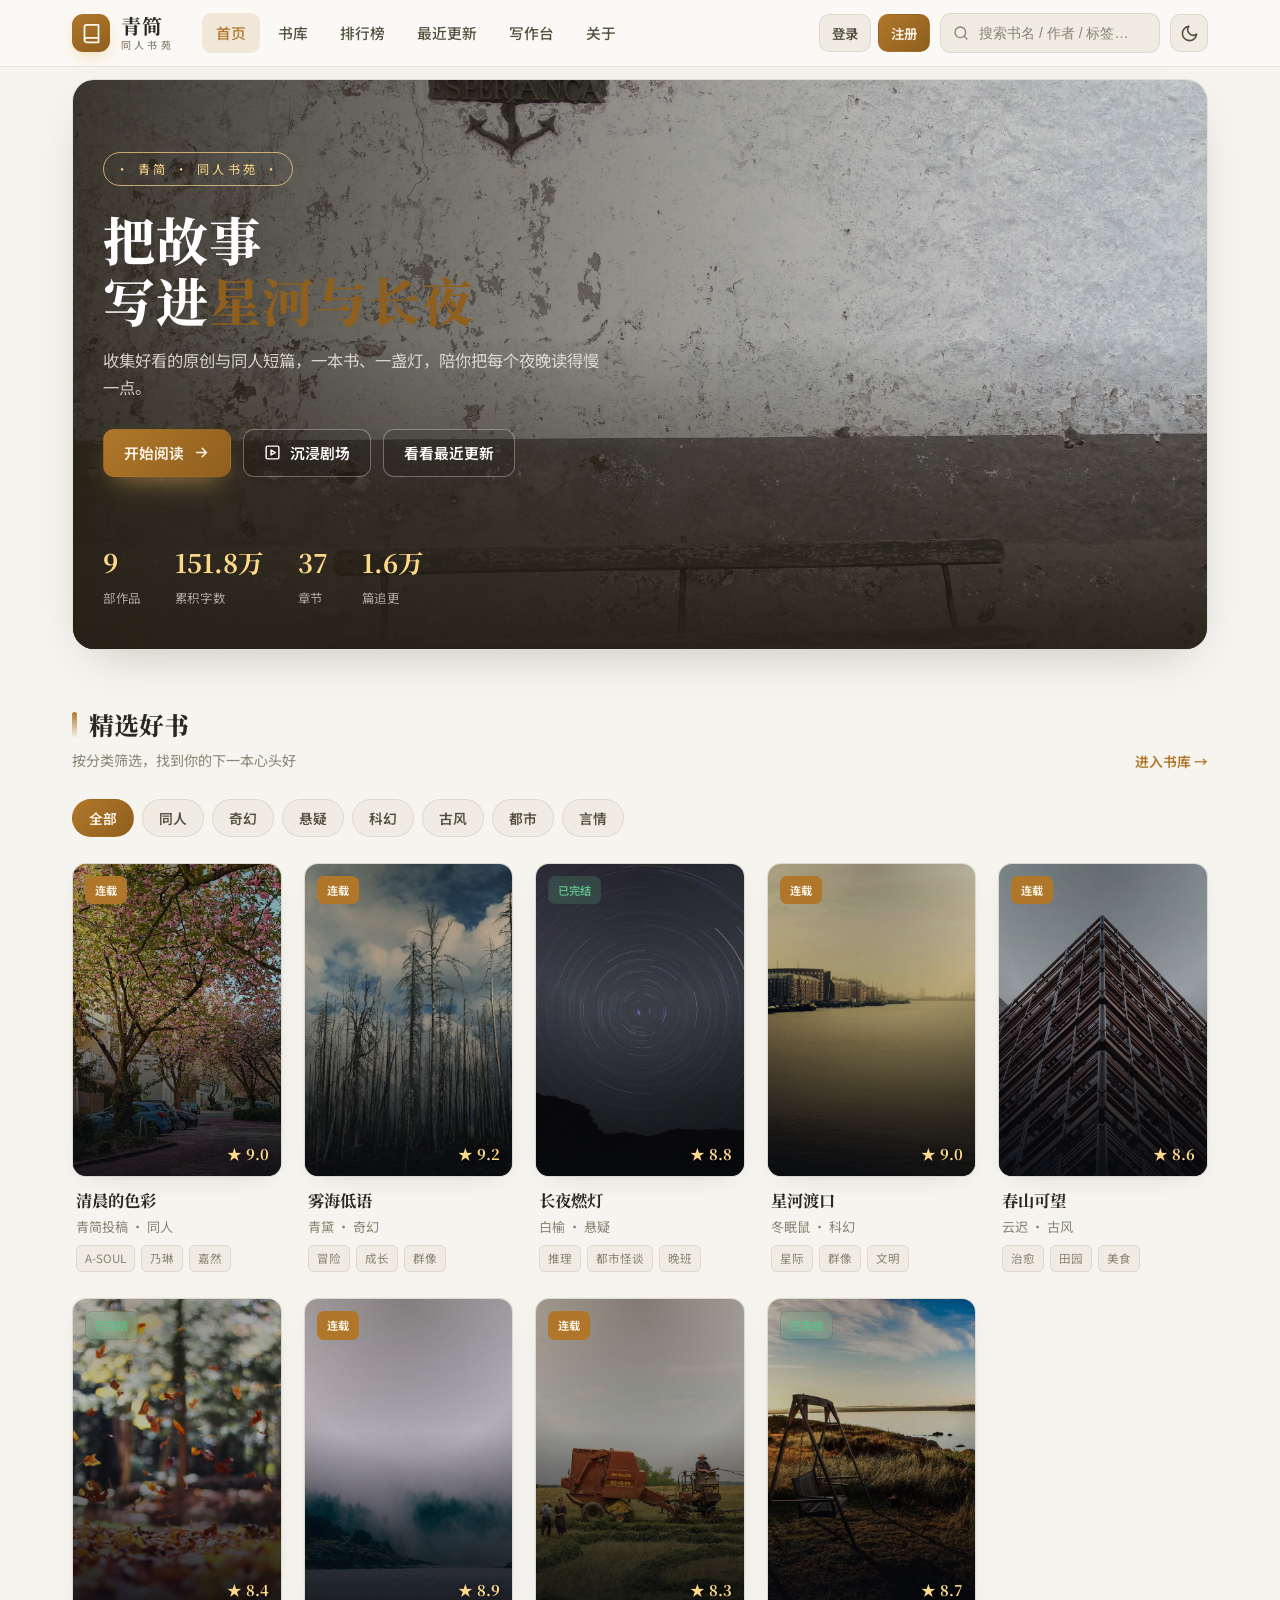
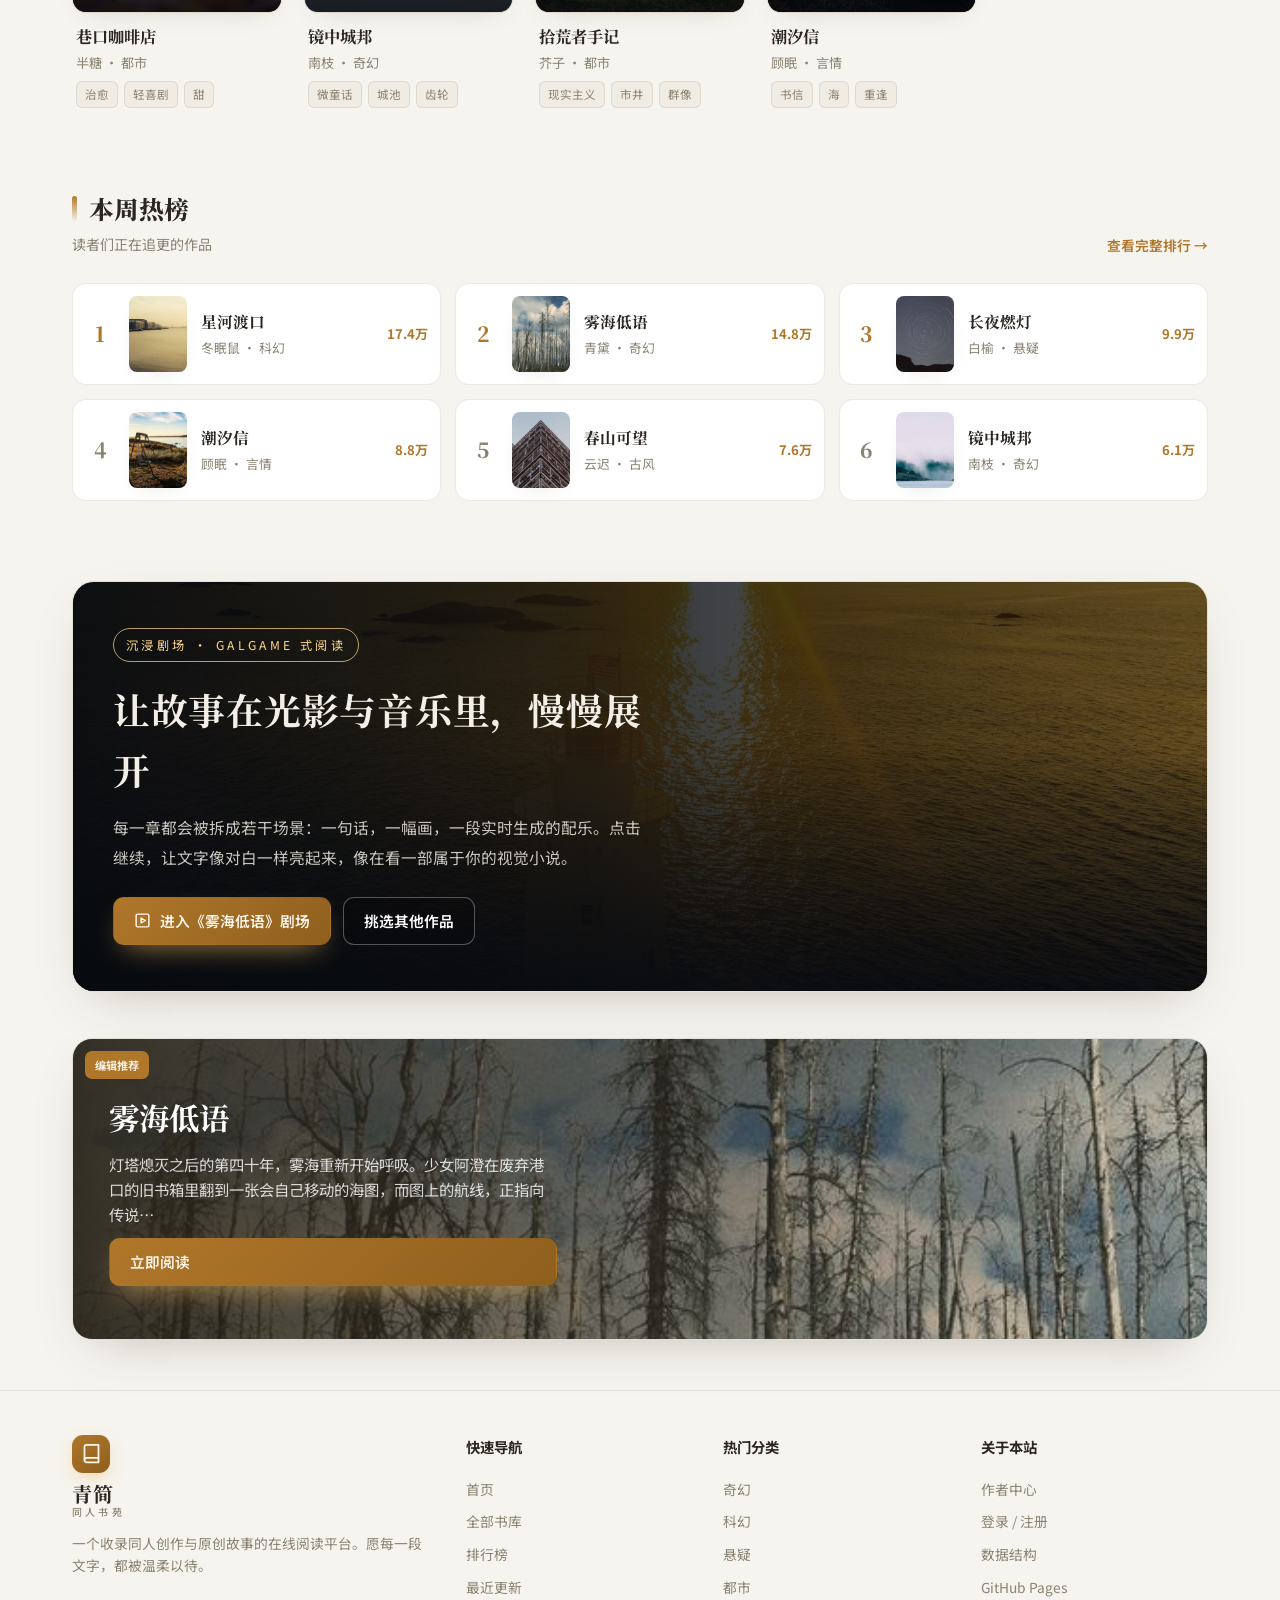
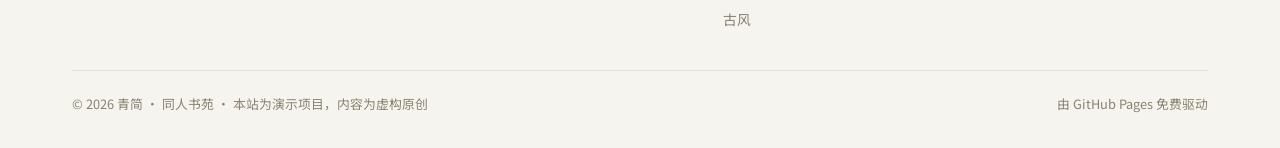
==== commit 8b65a2f3: "feat: 新增作者中心、登录与作品编辑原型" ====
--- a/index.html
+++ b/index.html
@@ -92,6 +92,7 @@
 
   <div data-layout-footer></div>
 
+  <script src="assets/js/store.js"></script>
   <script src="assets/js/layout.js"></script>
   <script src="assets/js/common.js"></script>
   <script src="assets/js/data.js"></script>
--- a/assets/css/style.css
+++ b/assets/css/style.css
@@ -154,6 +154,65 @@
   gap: 10px;
 }
 
+.auth-actions {
+  display: flex;
+  align-items: center;
+  gap: 7px;
+}
+
+.auth-link {
+  display: inline-flex;
+  align-items: center;
+  justify-content: center;
+  min-height: 38px;
+  padding: 0 12px;
+  border: 1px solid var(--border);
+  border-radius: 10px;
+  background: var(--bg-3);
+  color: var(--text-soft);
+  font-size: 0.84rem;
+  font-weight: 600;
+  transition: color 0.2s, border-color 0.2s, background 0.2s;
+}
+
+.auth-link:hover { color: var(--accent); border-color: var(--accent); }
+.auth-link-primary {
+  border-color: transparent;
+  background: linear-gradient(135deg, var(--accent), var(--accent-strong));
+  color: var(--accent-ink);
+}
+.auth-link-primary:hover { color: var(--accent-ink); }
+.auth-logout { padding: 0 10px; }
+
+.auth-user {
+  display: inline-flex;
+  align-items: center;
+  gap: 8px;
+  min-height: 38px;
+  padding: 0 10px 0 5px;
+  border: 1px solid var(--border);
+  border-radius: 999px;
+  background: var(--bg-3);
+  color: var(--text-soft);
+  font-size: 0.84rem;
+  font-weight: 600;
+  transition: color 0.2s, border-color 0.2s;
+}
+
+.auth-user:hover { color: var(--accent); border-color: var(--accent); }
+.avatar-sm {
+  width: 29px;
+  height: 29px;
+  border-radius: 50%;
+  display: grid;
+  place-items: center;
+  color: #fff;
+  font-family: var(--font-serif);
+  font-size: 0.84rem;
+  font-weight: 800;
+  flex-shrink: 0;
+}
+
 .icon-btn {
   width: 38px;
   height: 38px;
@@ -923,6 +982,7 @@
   .nav { display: none; position: absolute; top: 66px; left: 0; right: 0; flex-direction: column; align-items: stretch; gap: 4px; padding: 12px 22px 18px; background: var(--bg-glass); backdrop-filter: blur(14px); border-bottom: 1px solid var(--border); }
   .nav.open { display: flex; }
   .menu-toggle { display: grid; }
+  .auth-user-name, .auth-logout { display: none; }
   .search-box { width: 170px; }
   .search-box:focus-within { width: 200px; }
   .book-hero { grid-template-columns: 1fr; }
@@ -935,6 +995,7 @@
 @media (max-width: 520px) {
   .container { padding: 0 16px; }
   .brand-name { font-size: 1.1rem; }
+  .auth-actions { display: none; }
   .search-box { width: 46px; padding: 0; justify-content: center; }
   .search-box input { display: none; }
   .search-box:focus-within { width: 46px; }
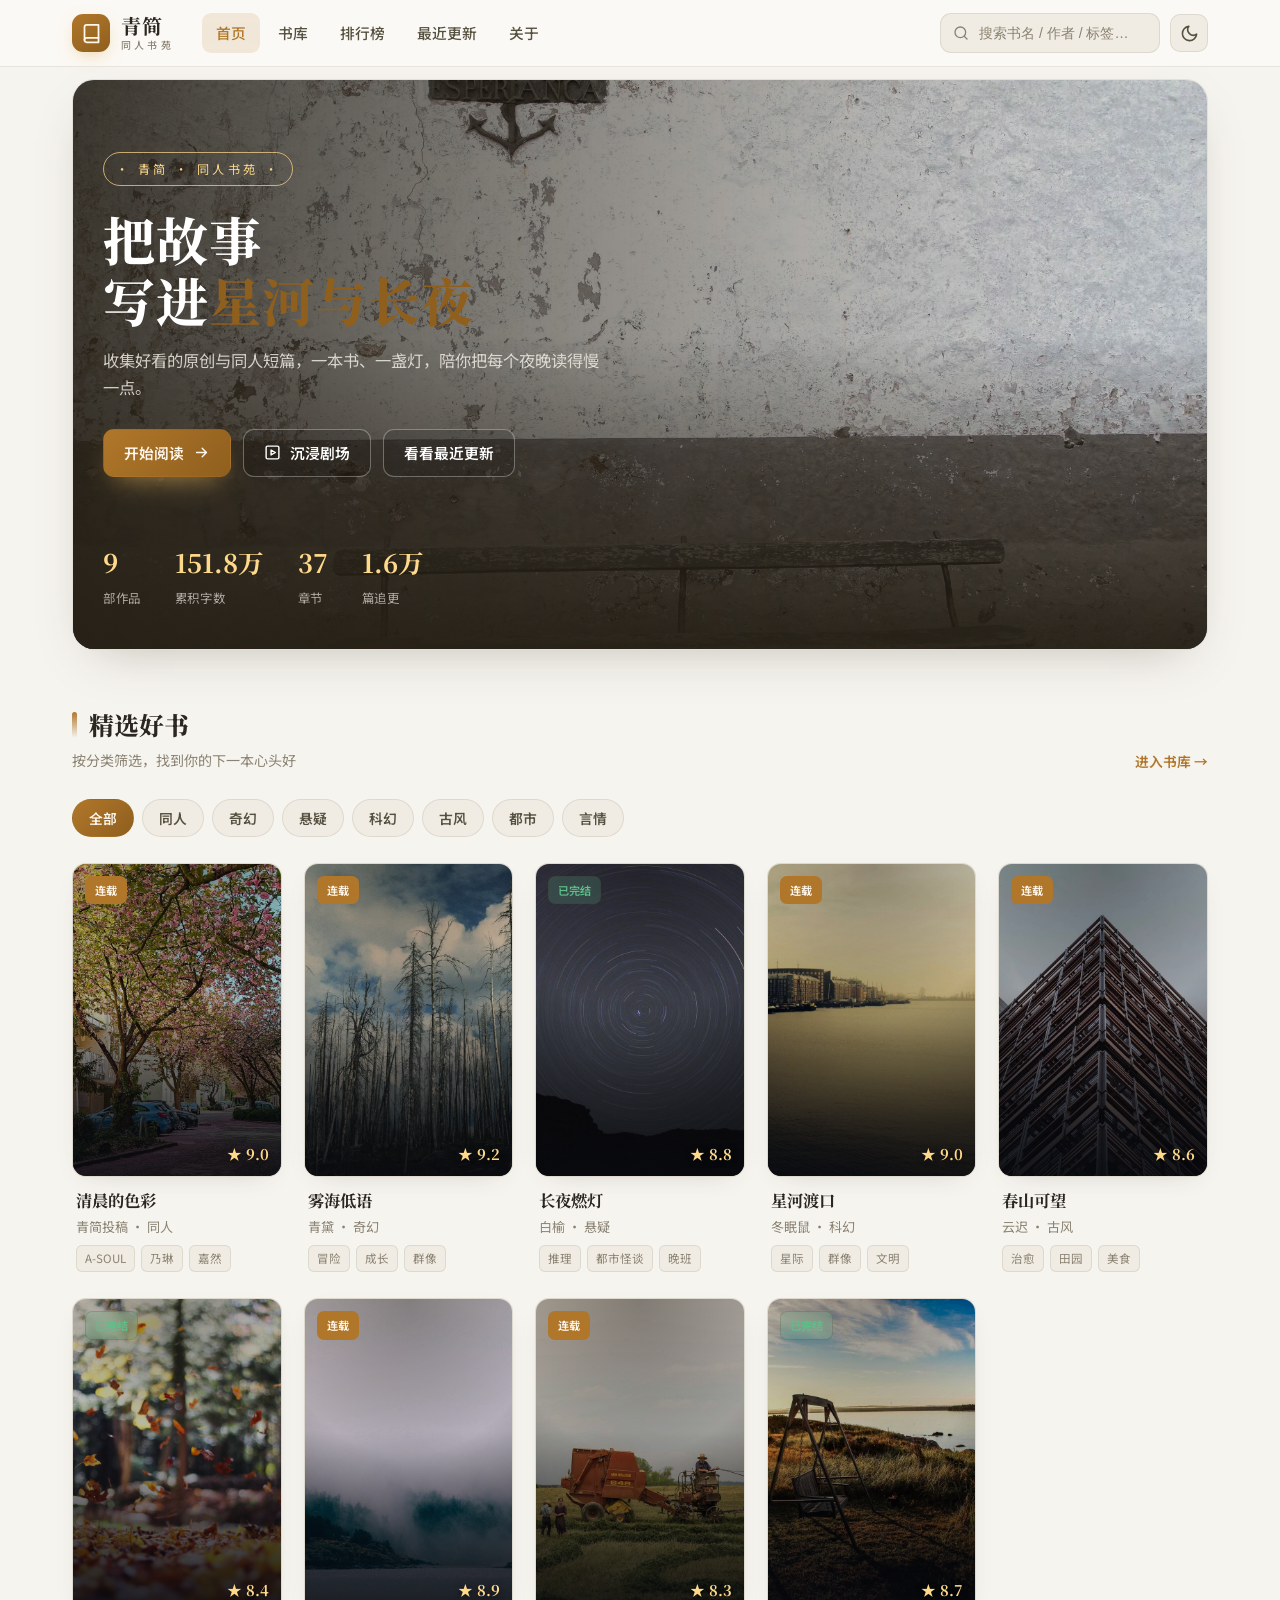
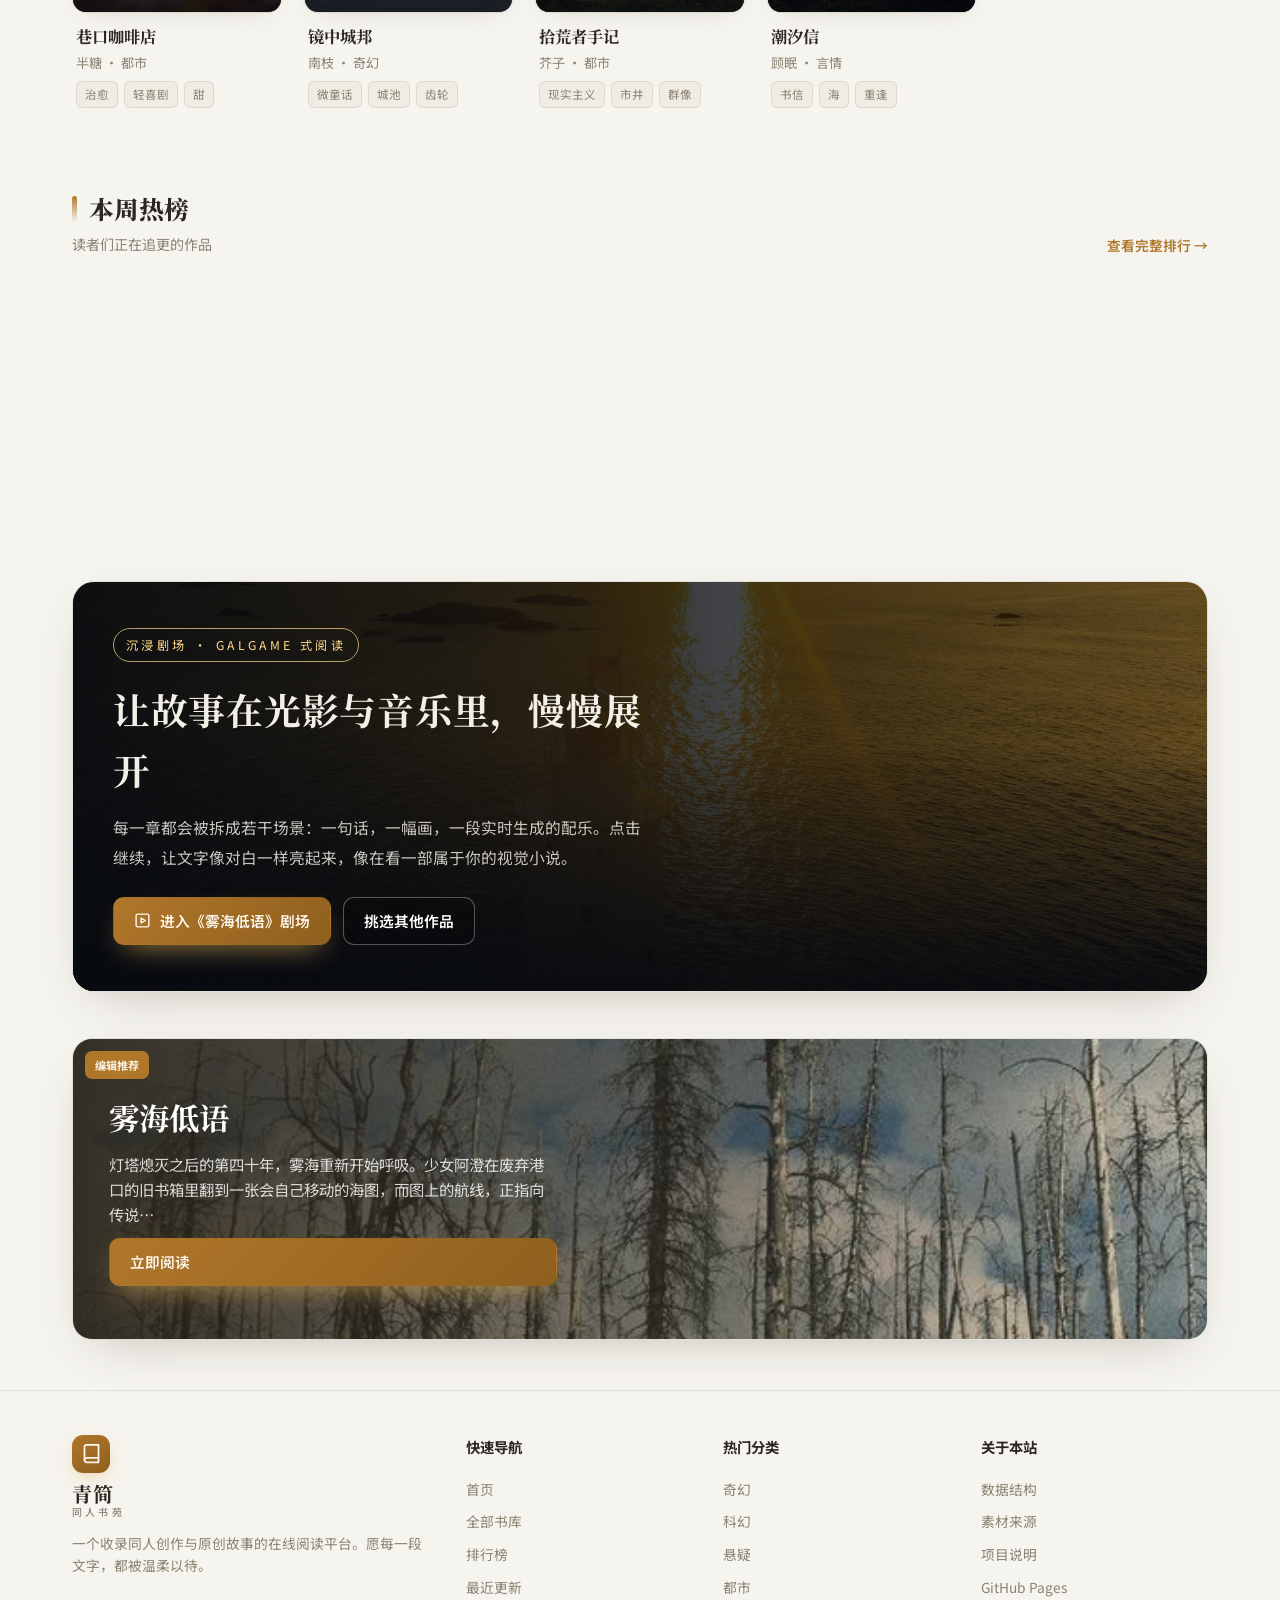
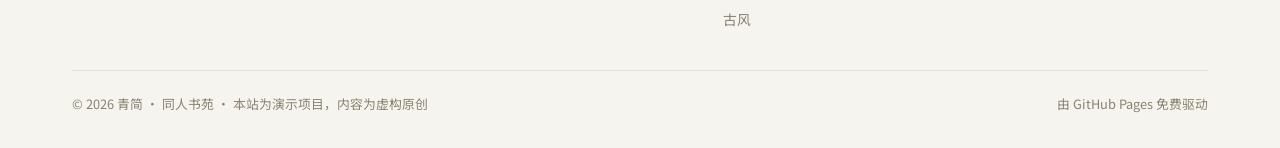
==== commit bd7edb40: "feat: 移除登录与作者中心，站点改为纯静态阅读" ====
--- a/index.html
+++ b/index.html
@@ -92,7 +92,6 @@
 
   <div data-layout-footer></div>
 
-  <script src="assets/js/store.js"></script>
   <script src="assets/js/layout.js"></script>
   <script src="assets/js/common.js"></script>
   <script src="assets/js/data.js"></script>
--- a/assets/css/style.css
+++ b/assets/css/style.css
@@ -154,65 +154,6 @@
   gap: 10px;
 }
 
-.auth-actions {
-  display: flex;
-  align-items: center;
-  gap: 7px;
-}
-
-.auth-link {
-  display: inline-flex;
-  align-items: center;
-  justify-content: center;
-  min-height: 38px;
-  padding: 0 12px;
-  border: 1px solid var(--border);
-  border-radius: 10px;
-  background: var(--bg-3);
-  color: var(--text-soft);
-  font-size: 0.84rem;
-  font-weight: 600;
-  transition: color 0.2s, border-color 0.2s, background 0.2s;
-}
-
-.auth-link:hover { color: var(--accent); border-color: var(--accent); }
-.auth-link-primary {
-  border-color: transparent;
-  background: linear-gradient(135deg, var(--accent), var(--accent-strong));
-  color: var(--accent-ink);
-}
-.auth-link-primary:hover { color: var(--accent-ink); }
-.auth-logout { padding: 0 10px; }
-
-.auth-user {
-  display: inline-flex;
-  align-items: center;
-  gap: 8px;
-  min-height: 38px;
-  padding: 0 10px 0 5px;
-  border: 1px solid var(--border);
-  border-radius: 999px;
-  background: var(--bg-3);
-  color: var(--text-soft);
-  font-size: 0.84rem;
-  font-weight: 600;
-  transition: color 0.2s, border-color 0.2s;
-}
-
-.auth-user:hover { color: var(--accent); border-color: var(--accent); }
-.avatar-sm {
-  width: 29px;
-  height: 29px;
-  border-radius: 50%;
-  display: grid;
-  place-items: center;
-  color: #fff;
-  font-family: var(--font-serif);
-  font-size: 0.84rem;
-  font-weight: 800;
-  flex-shrink: 0;
-}
-
 .icon-btn {
   width: 38px;
   height: 38px;
@@ -982,7 +923,6 @@
   .nav { display: none; position: absolute; top: 66px; left: 0; right: 0; flex-direction: column; align-items: stretch; gap: 4px; padding: 12px 22px 18px; background: var(--bg-glass); backdrop-filter: blur(14px); border-bottom: 1px solid var(--border); }
   .nav.open { display: flex; }
   .menu-toggle { display: grid; }
-  .auth-user-name, .auth-logout { display: none; }
   .search-box { width: 170px; }
   .search-box:focus-within { width: 200px; }
   .book-hero { grid-template-columns: 1fr; }
@@ -995,7 +935,6 @@
 @media (max-width: 520px) {
   .container { padding: 0 16px; }
   .brand-name { font-size: 1.1rem; }
-  .auth-actions { display: none; }
   .search-box { width: 46px; padding: 0; justify-content: center; }
   .search-box input { display: none; }
   .search-box:focus-within { width: 46px; }
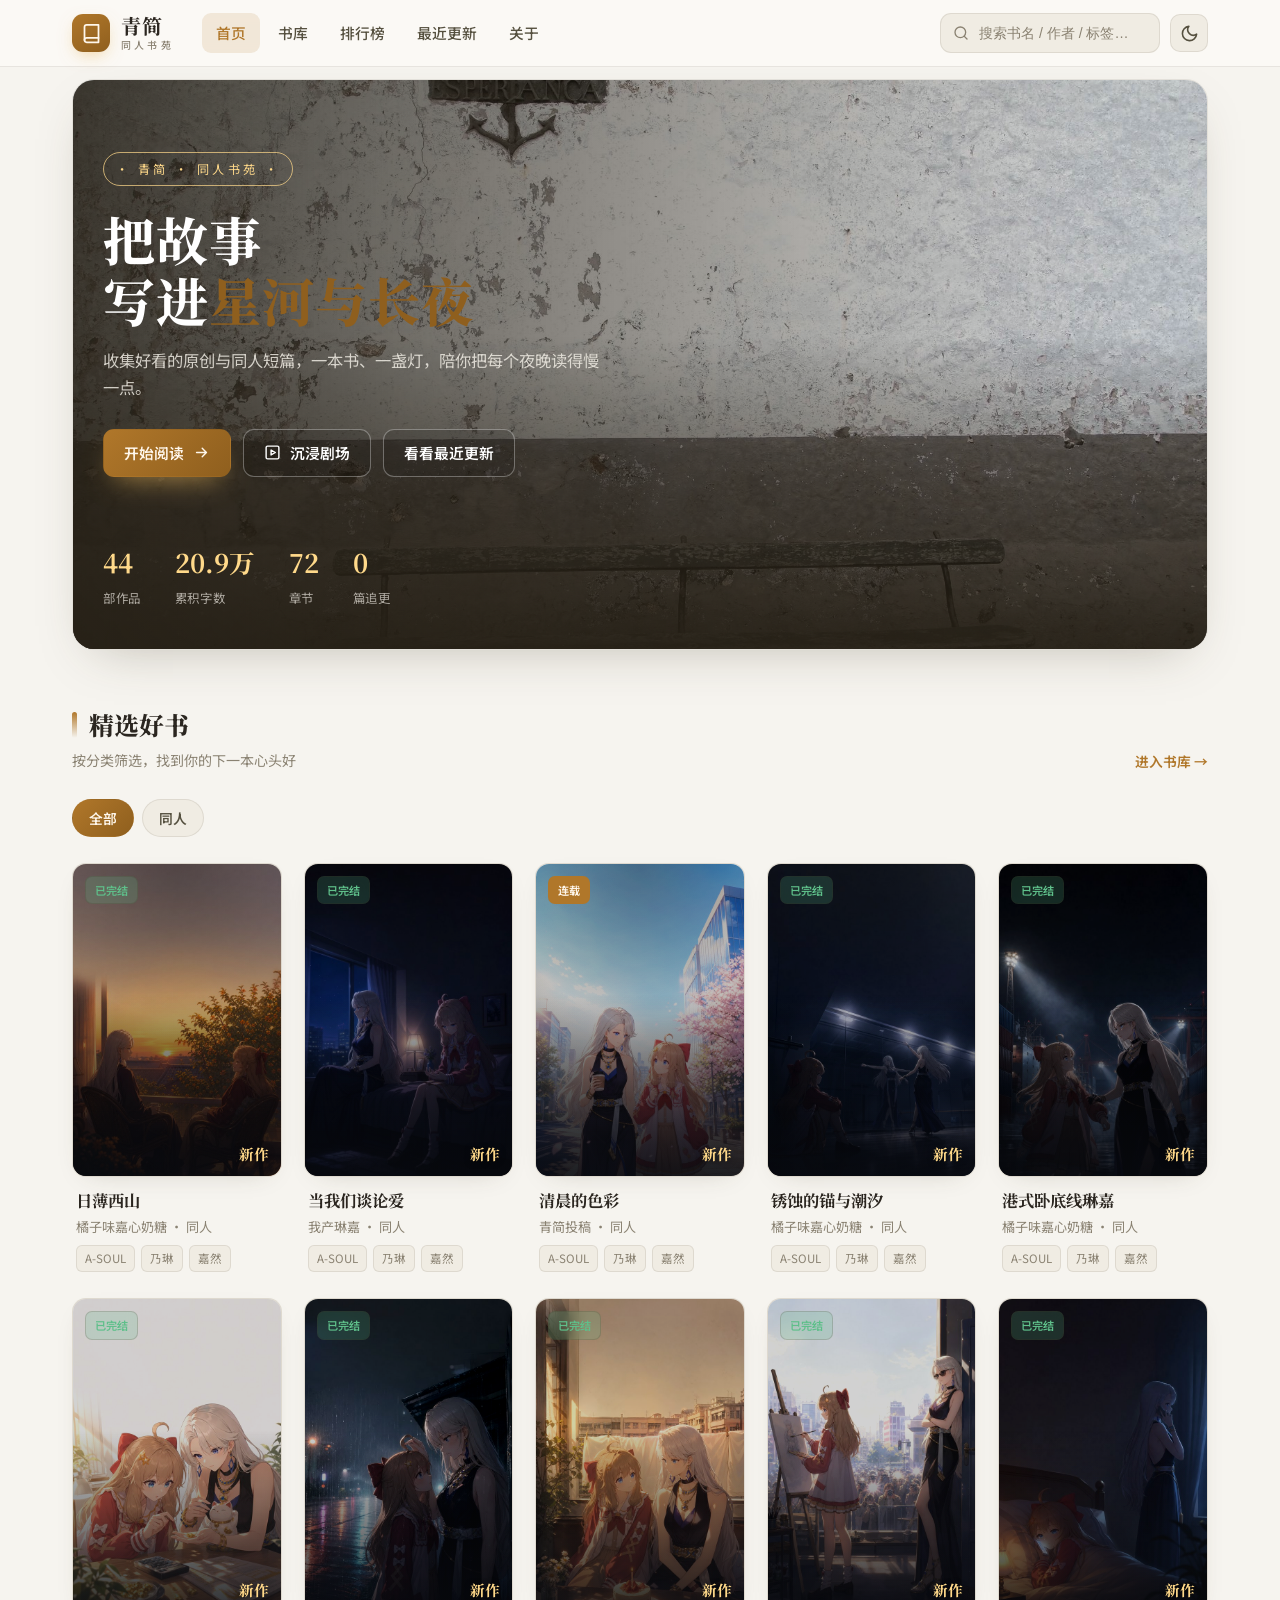
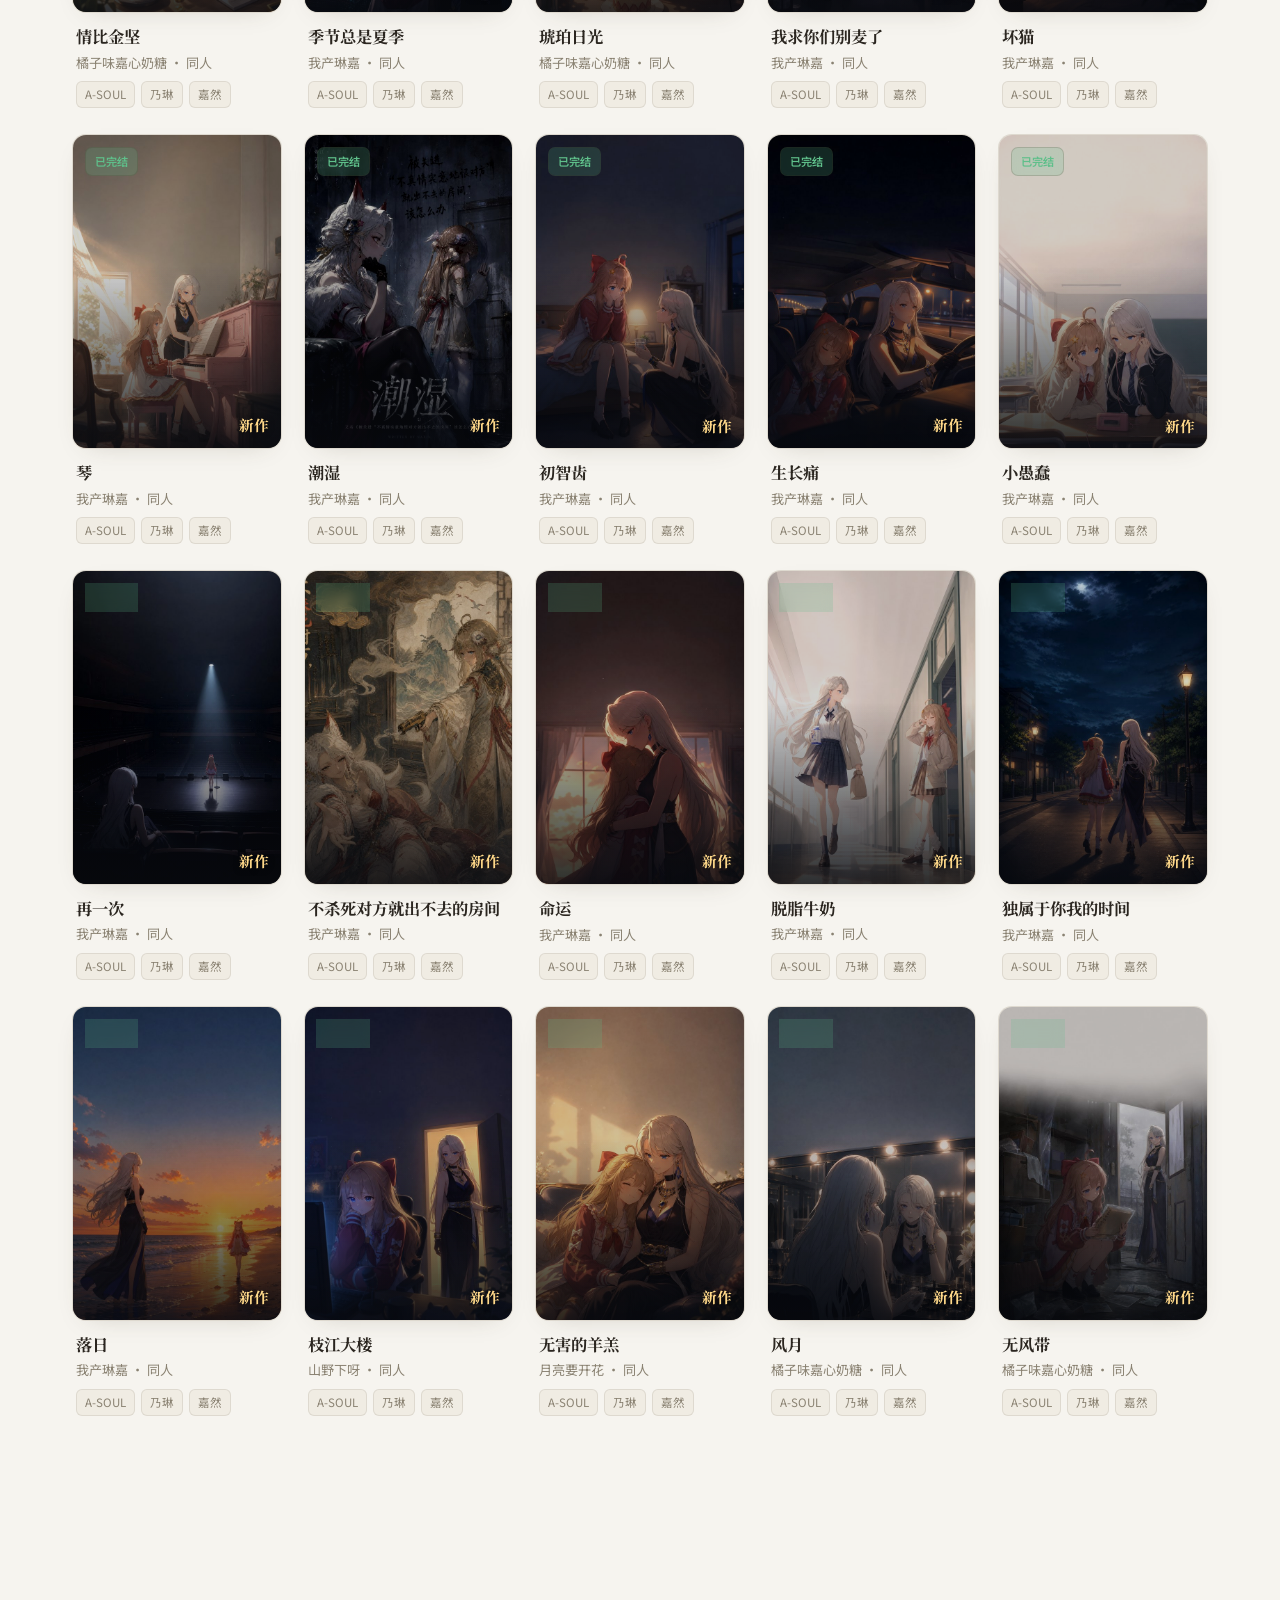
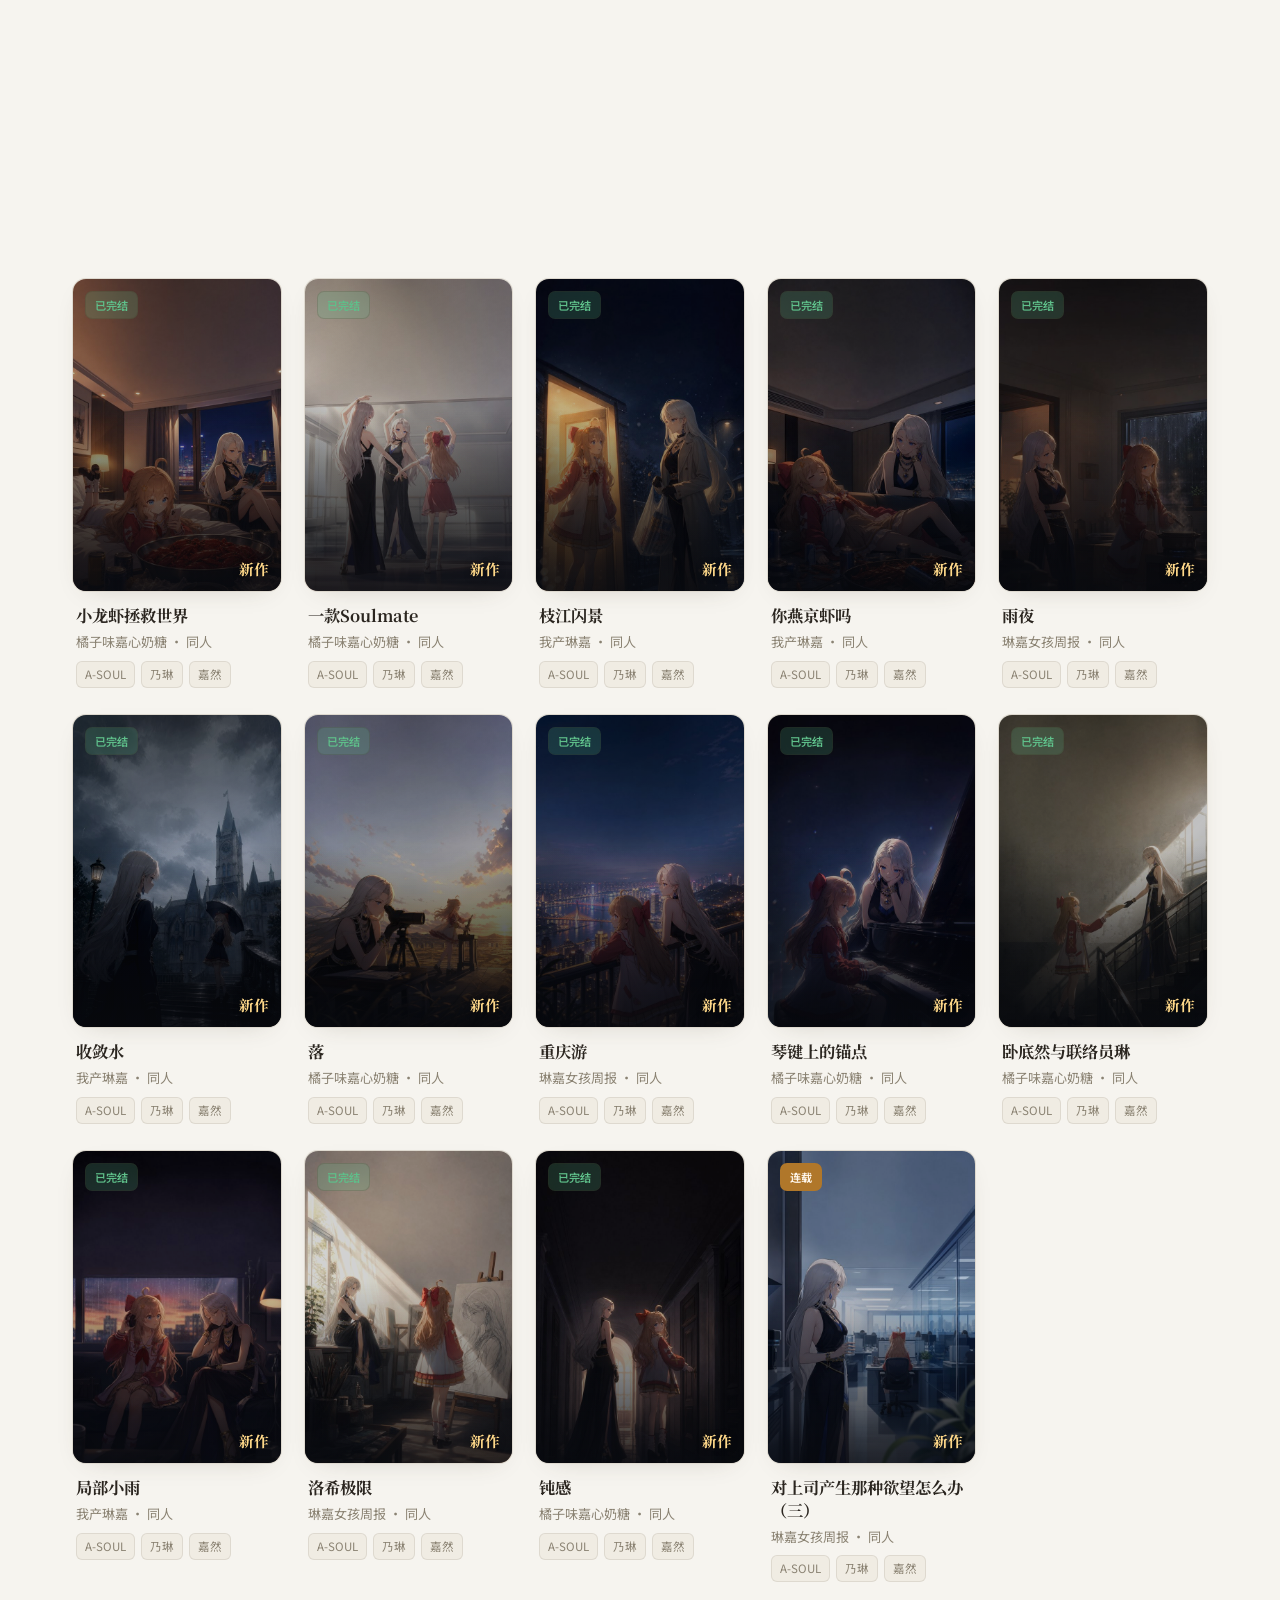
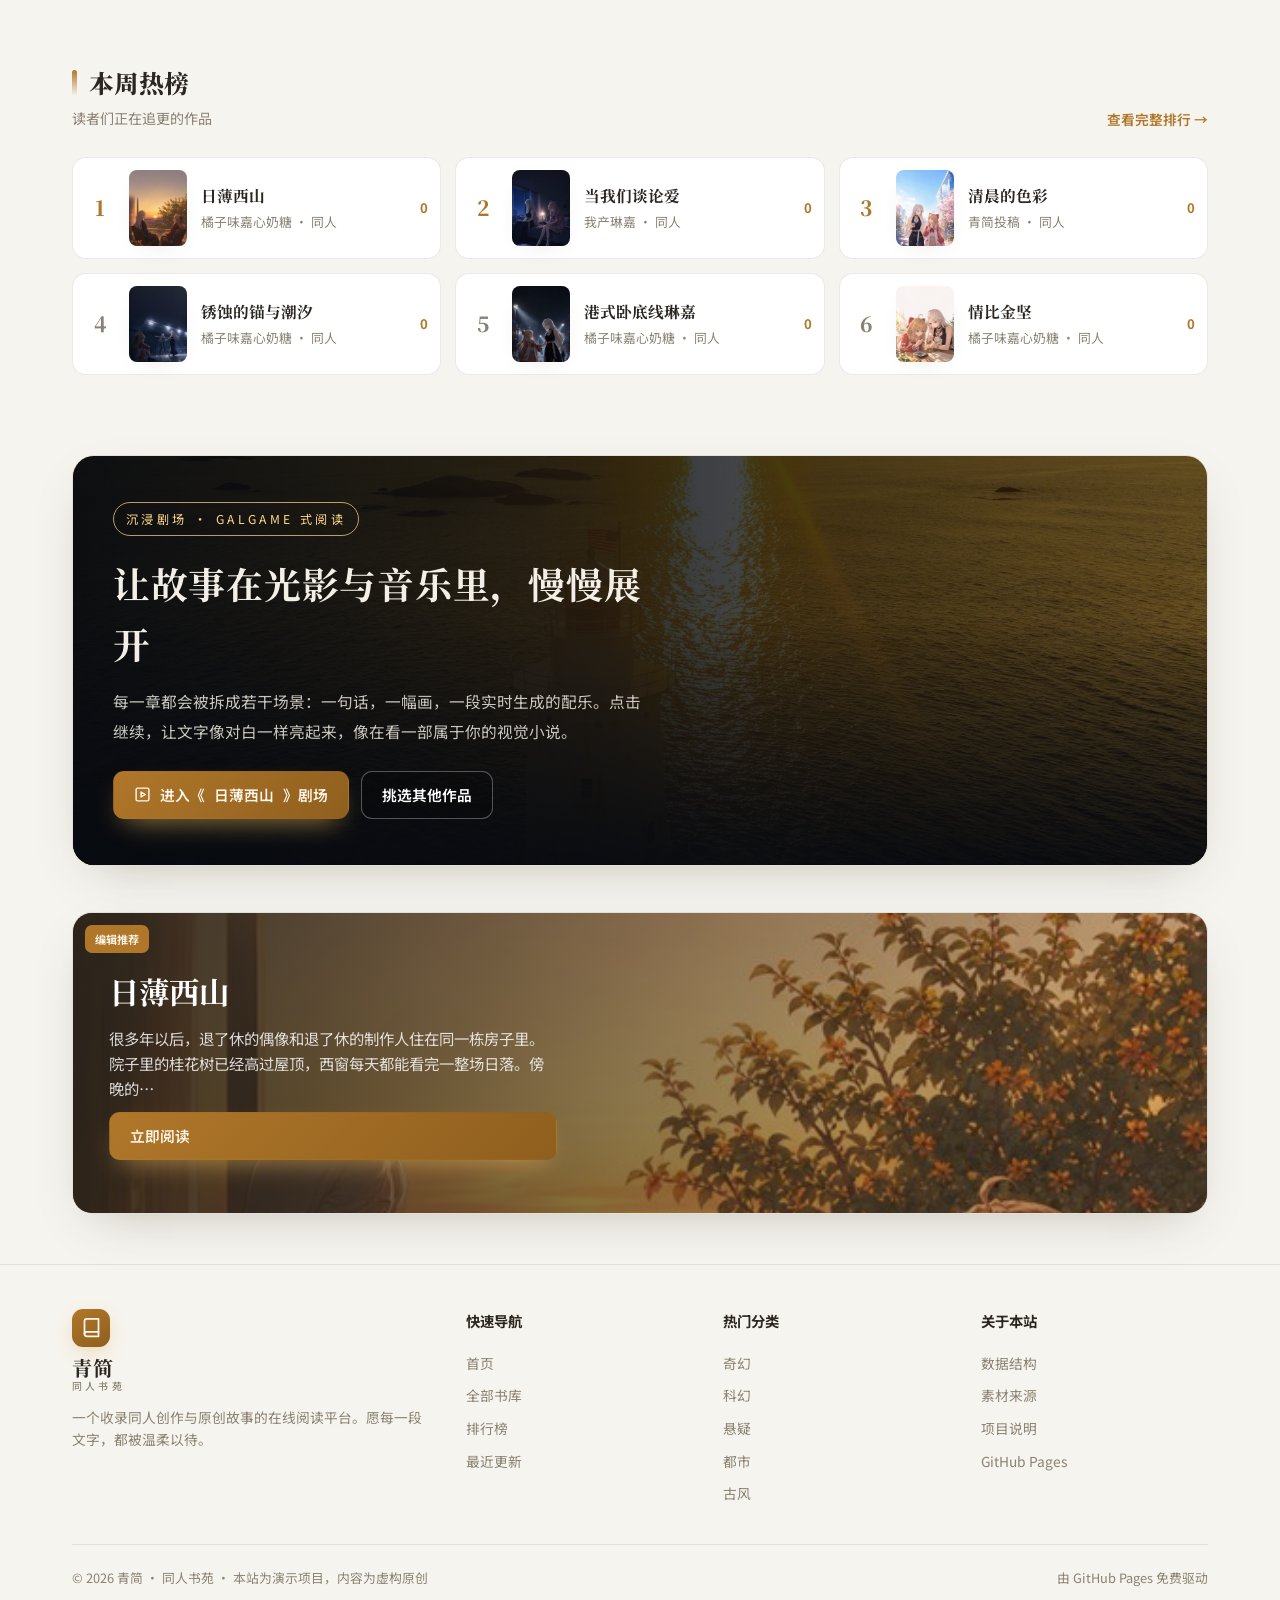
==== commit 03415cd3: "feat: 全站热度清零，并清理已删书目留下的死配置与写死入口" ====
--- a/index.html
+++ b/index.html
@@ -28,7 +28,7 @@
             开始阅读
             <svg viewBox="0 0 24 24" fill="none" stroke="currentColor" stroke-width="2" stroke-linecap="round" stroke-linejoin="round"><path d="M5 12h14M13 6l6 6-6 6"/></svg>
           </a>
-          <a class="btn btn-ghost" href="read.html?id=mirage-whisper&c=1&mode=theater">
+          <a class="btn btn-ghost" href="read.html?id=morning-colors&c=1&mode=theater" data-theater-link>
             <svg viewBox="0 0 24 24" fill="none" stroke="currentColor" stroke-width="2" stroke-linecap="round" stroke-linejoin="round"><path d="M5 3h14a2 2 0 0 1 2 2v14a2 2 0 0 1-2 2H5a2 2 0 0 1-2-2V5a2 2 0 0 1 2-2z"/><path d="M10 8.5v7l6-3.5-6-3.5z"/></svg>
             沉浸剧场
           </a>
@@ -76,9 +76,9 @@
           <h2>让故事在光影与音乐里，慢慢展开</h2>
           <p>每一章都会被拆成若干场景：一句话，一幅画，一段实时生成的配乐。点击继续，让文字像对白一样亮起来，像在看一部属于你的视觉小说。</p>
           <div class="hero-actions">
-            <a class="btn btn-primary" href="read.html?id=mirage-whisper&c=1&mode=theater">
+            <a class="btn btn-primary" href="read.html?id=morning-colors&c=1&mode=theater" data-theater-link>
               <svg viewBox="0 0 24 24" fill="none" stroke="currentColor" stroke-width="2" stroke-linecap="round" stroke-linejoin="round"><path d="M5 3h14a2 2 0 0 1 2 2v14a2 2 0 0 1-2 2H5a2 2 0 0 1-2-2V5a2 2 0 0 1 2-2z"/><path d="M10 8.5v7l6-3.5-6-3.5z"/></svg>
-              进入《雾海低语》剧场
+              进入《<span data-theater-title>清晨的色彩</span>》剧场
             </a>
             <a class="btn btn-ghost" href="library.html">挑选其他作品</a>
           </div>
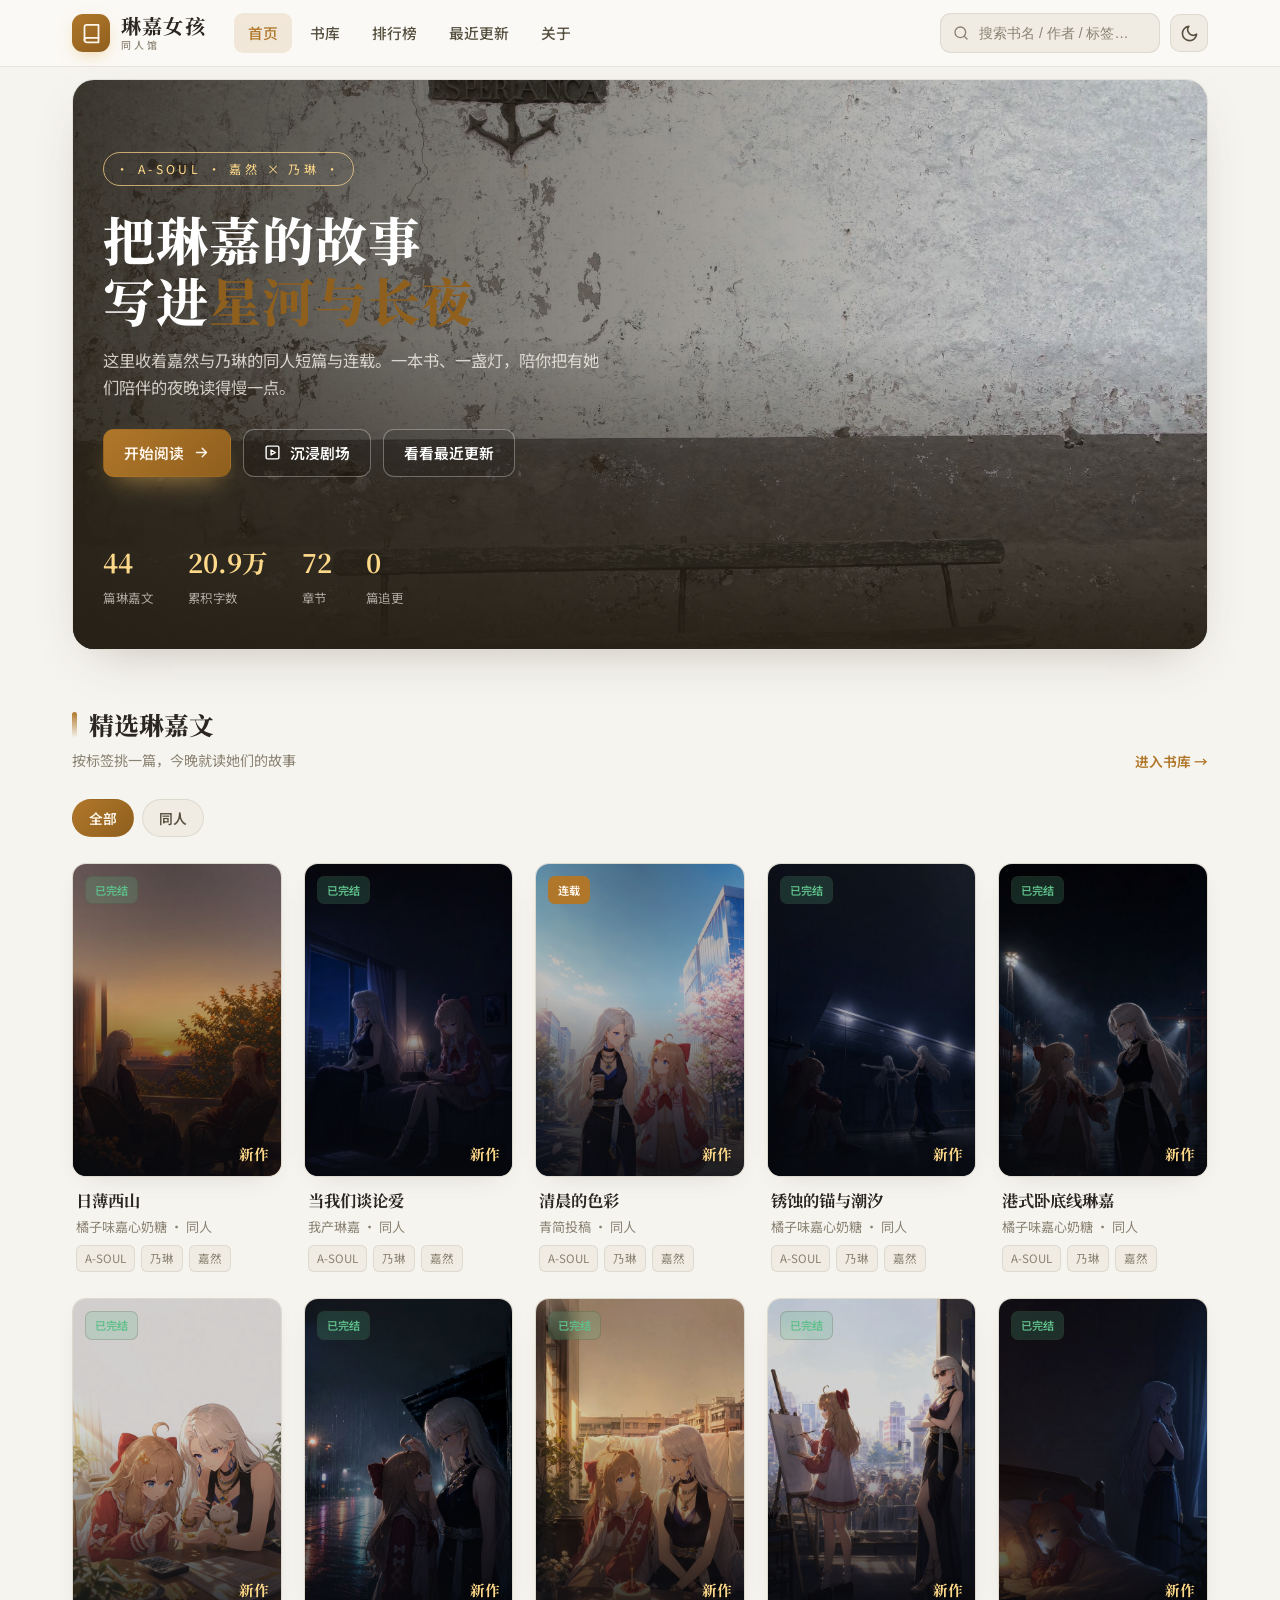
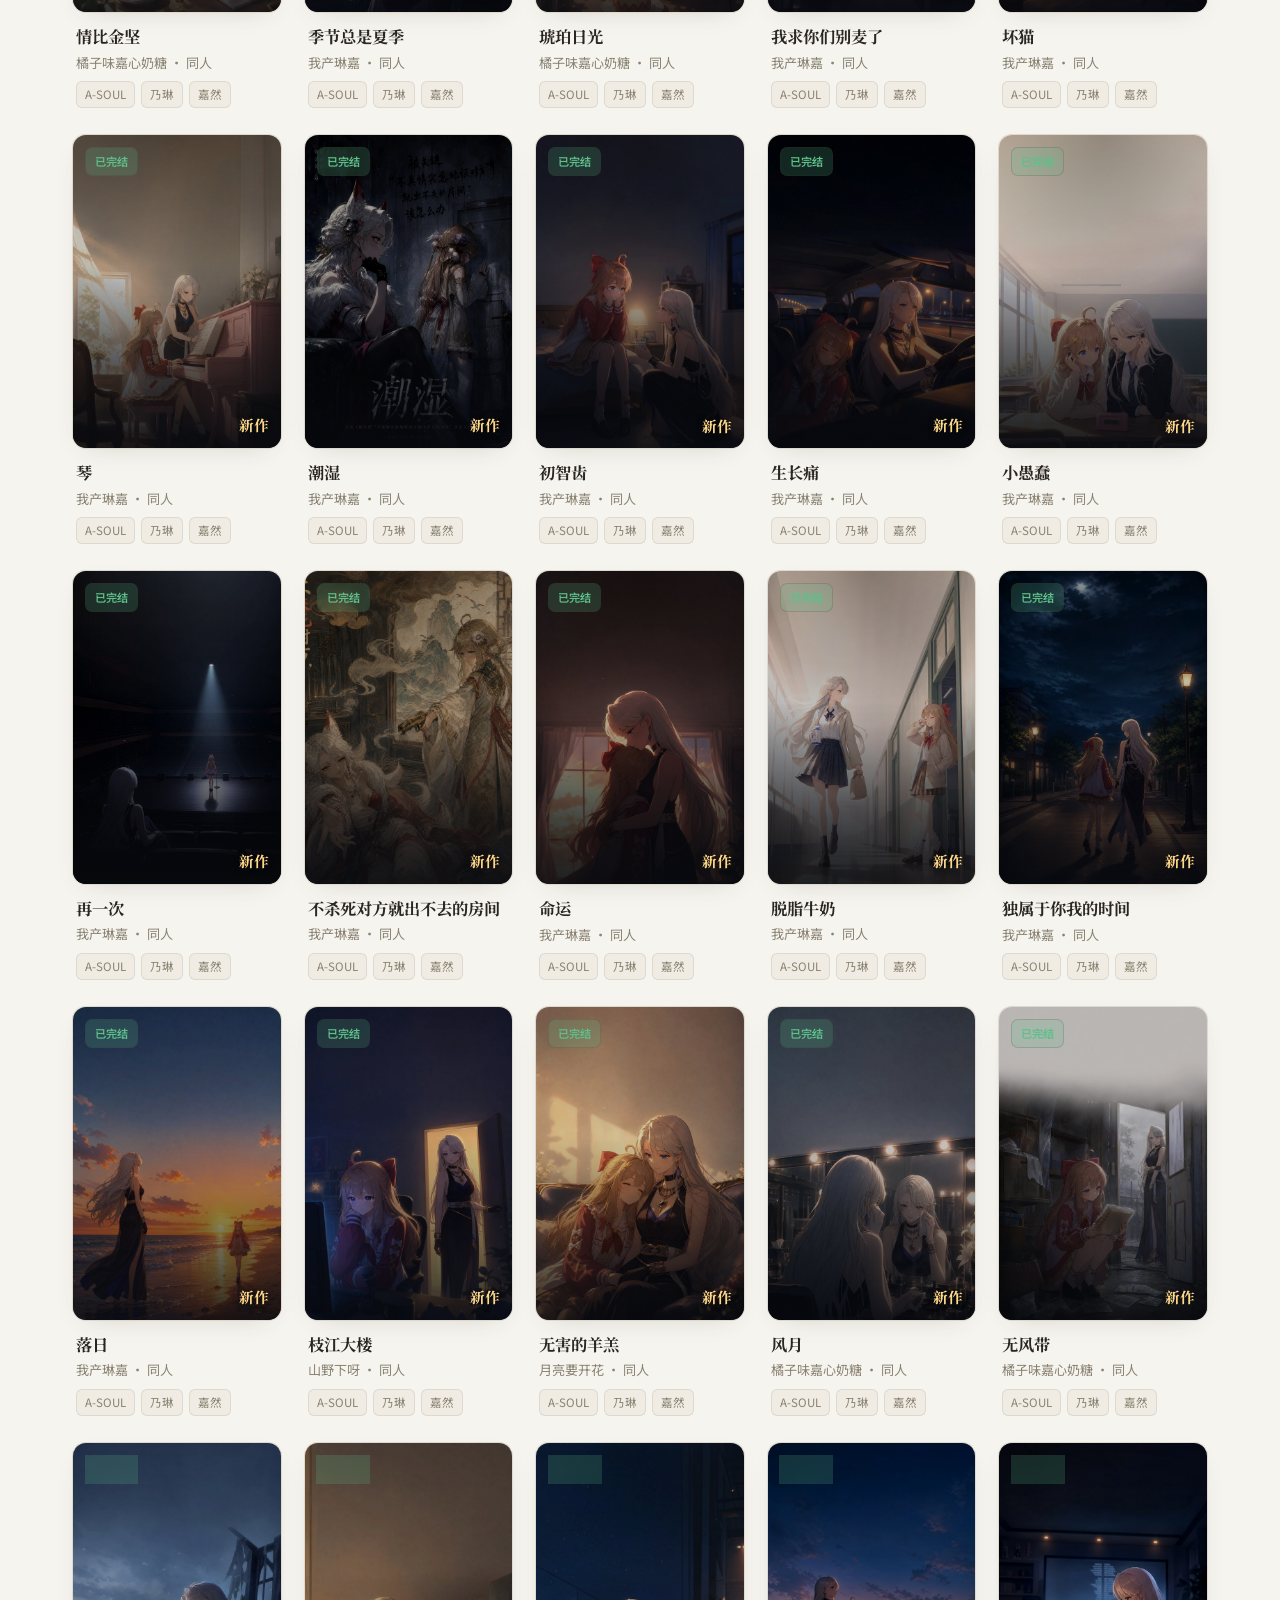
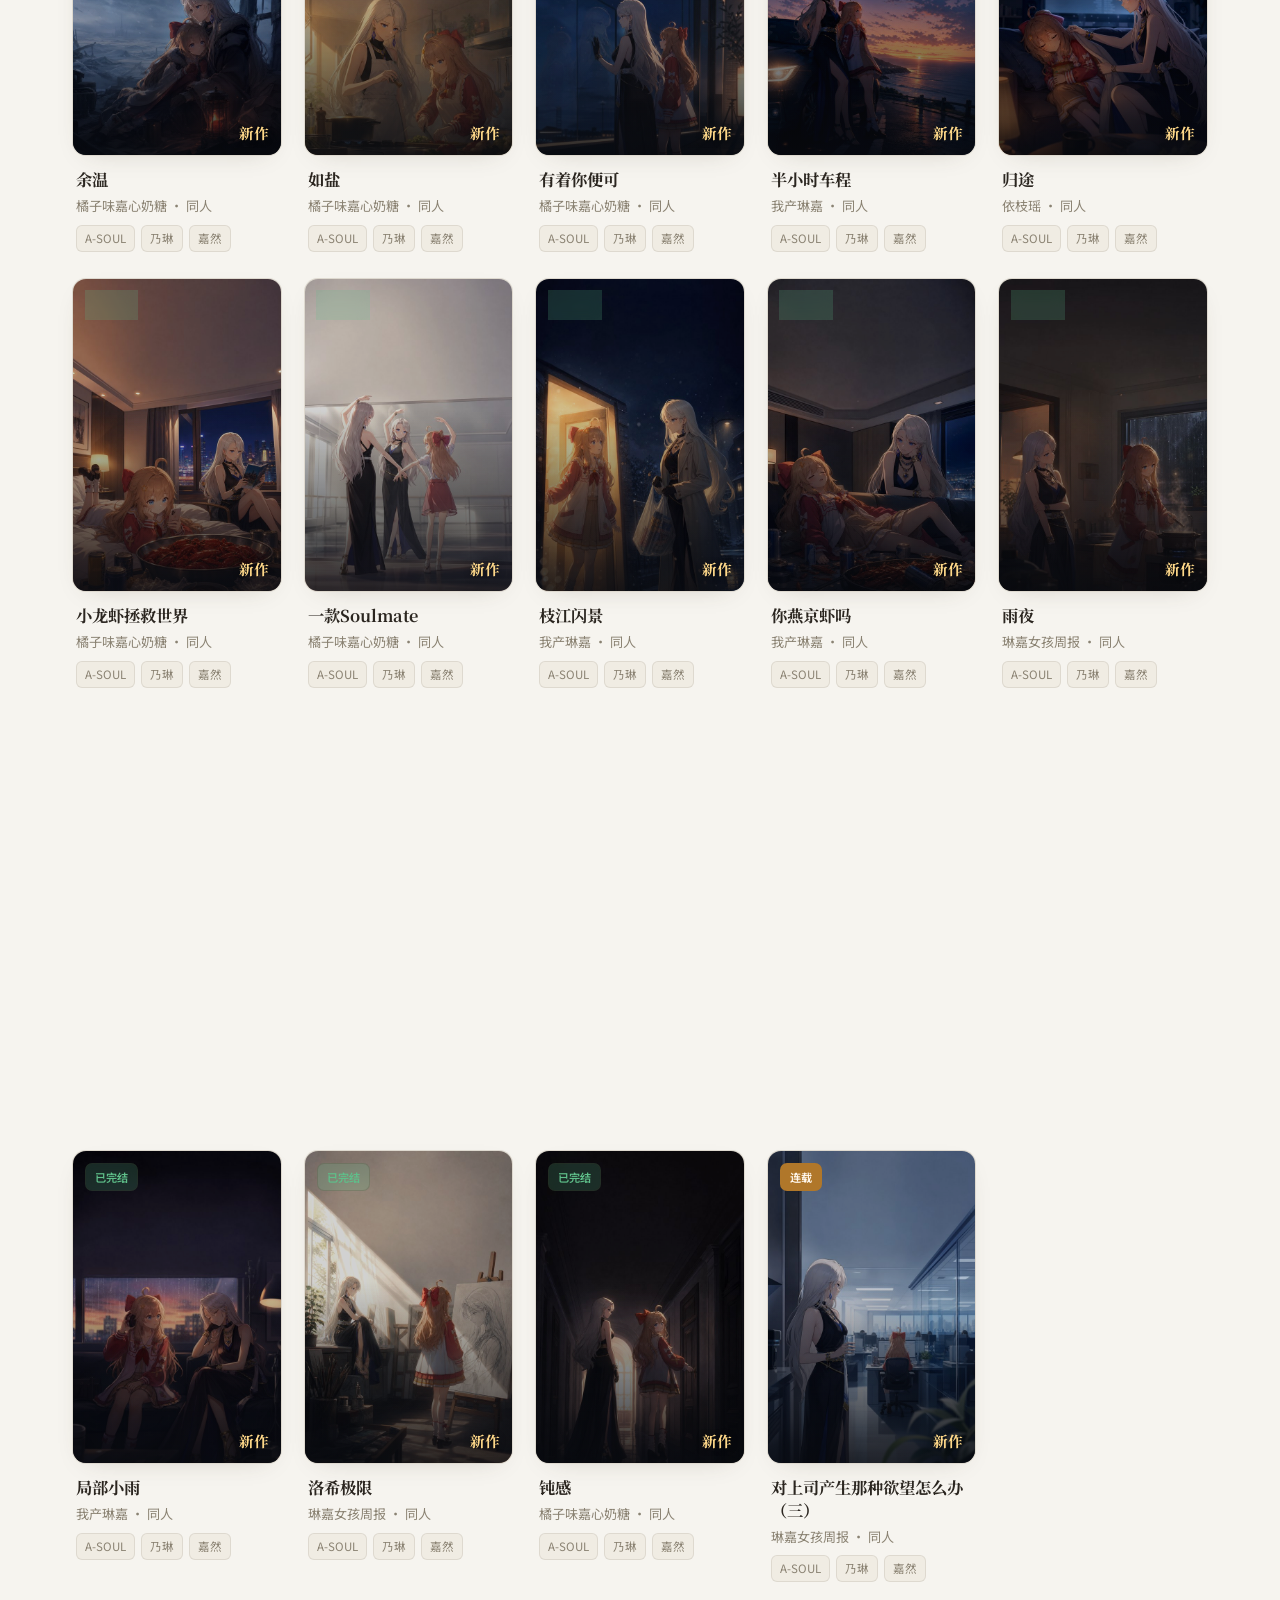
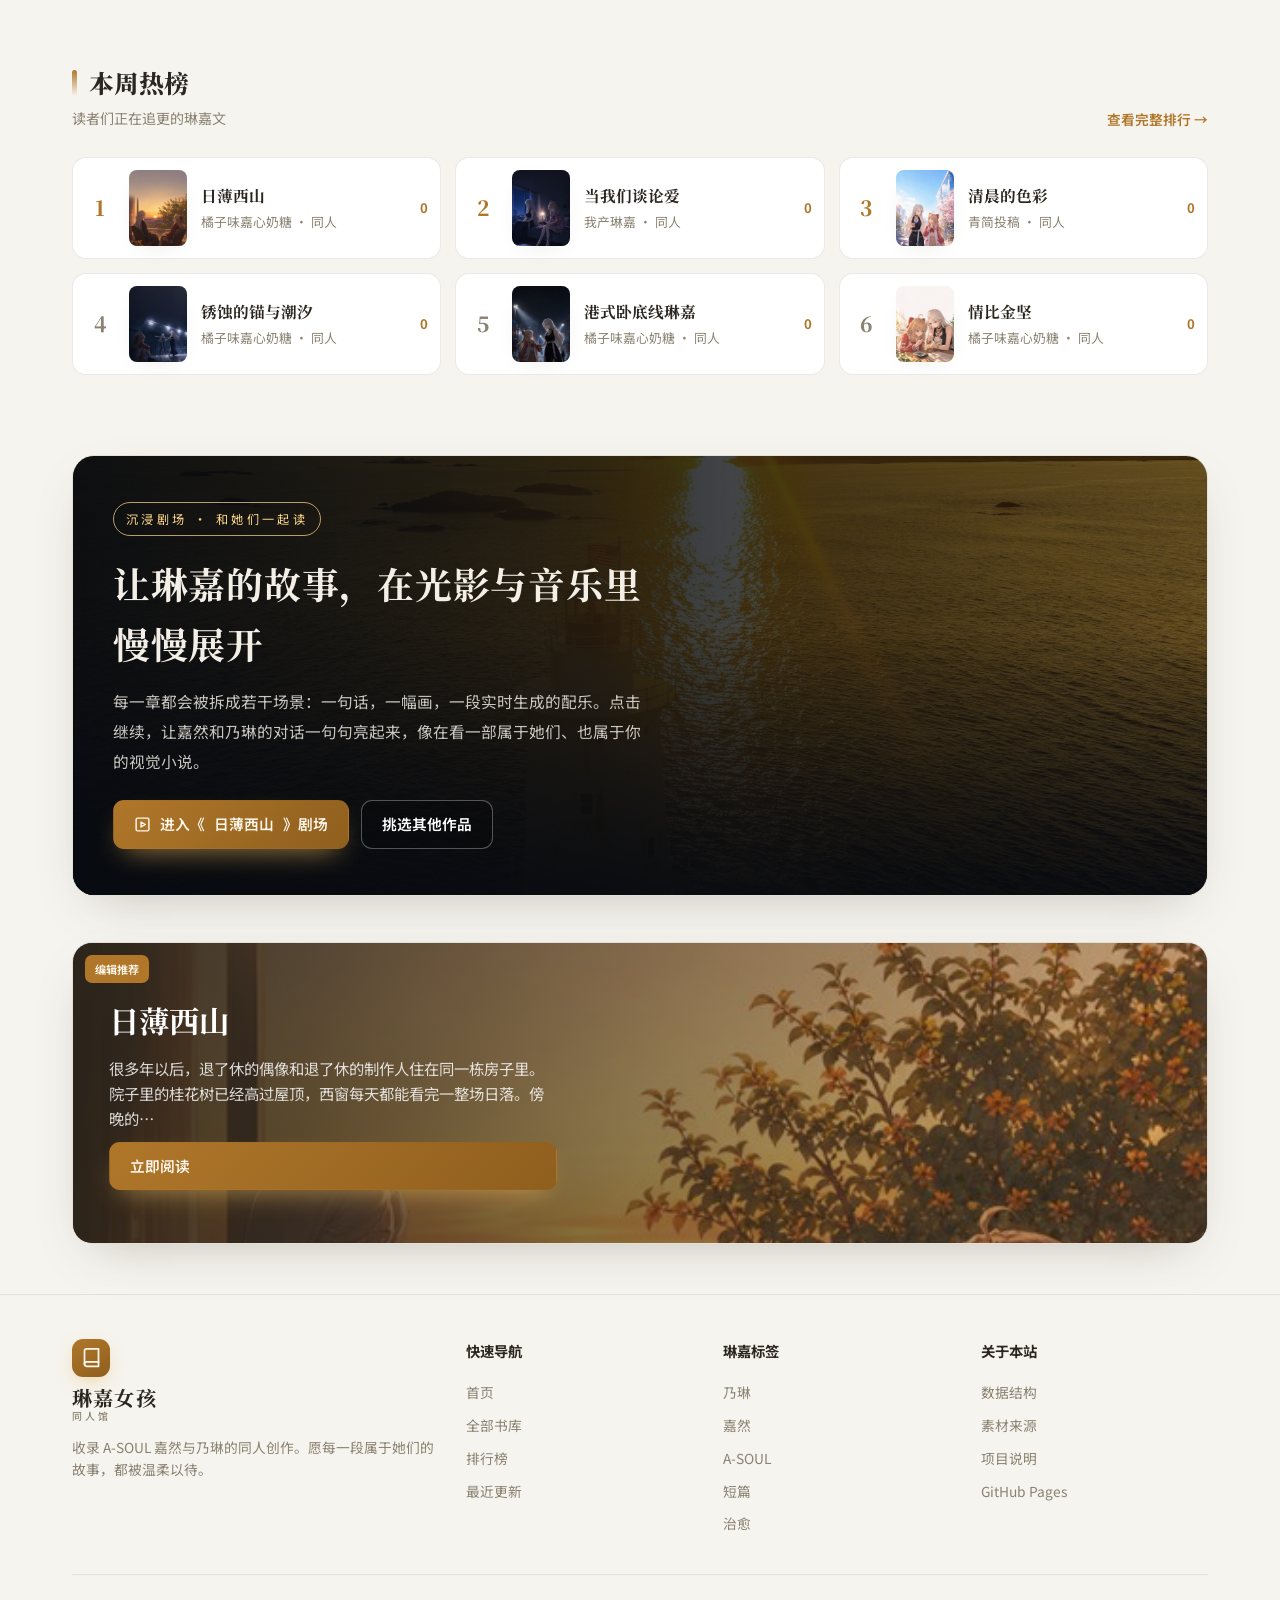
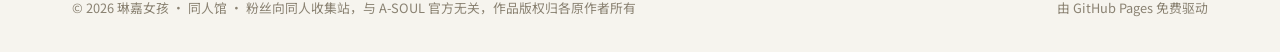
==== commit 96d8ab0b: "feat: 全站文案改为「琳嘉女孩 · 同人馆」，替换通用站名与失效分类" ====
--- a/index.html
+++ b/index.html
@@ -3,8 +3,8 @@
 <head>
   <meta charset="UTF-8">
   <meta name="viewport" content="width=device-width, initial-scale=1.0">
-  <title>青简 · 同人书苑 — 故事在这里相遇</title>
-  <meta name="description" content="青简是一家收录同人创作与原创故事的在线阅读平台，支持分类、搜索、书库与在线阅读。">
+  <title>琳嘉女孩 · 同人馆 — 嘉然与乃琳的同人文收藏</title>
+  <meta name="description" content="收录 A-SOUL 嘉然与乃琳（琳嘉）同人文的在线阅读站：短篇、连载，以及 Galgame 式的沉浸剧场。">
   <link rel="icon" href="data:image/svg+xml,<svg xmlns='http://www.w3.org/2000/svg' viewBox='0 0 24 24'><rect width='24' height='24' rx='6' fill='%23e6b45c'/><path d='M6 6v12h4l2-2 2 2h4V6H14l-2 2-2-2z' fill='%236b4a13'/></svg>">
   <link rel="preconnect" href="https://fonts.googleapis.com">
   <link rel="preconnect" href="https://fonts.gstatic.com" crossorigin>
@@ -17,12 +17,12 @@
   <main class="container">
     <!-- Hero -->
     <section class="hero reveal">
-      <img class="hero-img" src="assets/images/banners/hero.jpg" alt="雾海书夜">
+      <img class="hero-img" src="assets/images/banners/hero.jpg" alt="墙上的船锚与长椅">
       <div class="hero-veil"></div>
       <div class="hero-content">
-        <span class="hero-eyebrow">· 青简 · 同人书苑 ·</span>
-        <h1 class="hero-title">把故事<br>写进<em>星河与长夜</em></h1>
-        <p class="hero-sub">收集好看的原创与同人短篇，一本书、一盏灯，陪你把每个夜晚读得慢一点。</p>
+        <span class="hero-eyebrow">· A-SOUL · 嘉然 × 乃琳 ·</span>
+        <h1 class="hero-title">把琳嘉的故事<br>写进<em>星河与长夜</em></h1>
+        <p class="hero-sub">这里收着嘉然与乃琳的同人短篇与连载。一本书、一盏灯，陪你把有她们陪伴的夜晚读得慢一点。</p>
         <div class="hero-actions">
           <a class="btn btn-primary" href="library.html">
             开始阅读
@@ -42,8 +42,8 @@
     <section class="section">
       <div class="section-head">
         <div>
-          <h2>精选好书</h2>
-          <p>按分类筛选，找到你的下一本心头好</p>
+          <h2>精选琳嘉文</h2>
+          <p>按标签挑一篇，今晚就读她们的故事</p>
         </div>
         <a class="section-more" href="library.html">进入书库 →</a>
       </div>
@@ -57,7 +57,7 @@
       <div class="section-head">
         <div>
           <h2>本周热榜</h2>
-          <p>读者们正在追更的作品</p>
+          <p>读者们正在追更的琳嘉文</p>
         </div>
         <a class="section-more" href="library.html?sort=rank">查看完整排行 →</a>
       </div>
@@ -72,9 +72,9 @@
         </div>
         <div class="theater-promo-veil"></div>
         <div class="theater-promo-body">
-          <span class="hero-eyebrow">沉浸剧场 · Galgame 式阅读</span>
-          <h2>让故事在光影与音乐里，慢慢展开</h2>
-          <p>每一章都会被拆成若干场景：一句话，一幅画，一段实时生成的配乐。点击继续，让文字像对白一样亮起来，像在看一部属于你的视觉小说。</p>
+          <span class="hero-eyebrow">沉浸剧场 · 和她们一起读</span>
+          <h2>让琳嘉的故事，在光影与音乐里慢慢展开</h2>
+          <p>每一章都会被拆成若干场景：一句话，一幅画，一段实时生成的配乐。点击继续，让嘉然和乃琳的对话一句句亮起来，像在看一部属于她们、也属于你的视觉小说。</p>
           <div class="hero-actions">
             <a class="btn btn-primary" href="read.html?id=morning-colors&c=1&mode=theater" data-theater-link>
               <svg viewBox="0 0 24 24" fill="none" stroke="currentColor" stroke-width="2" stroke-linecap="round" stroke-linejoin="round"><path d="M5 3h14a2 2 0 0 1 2 2v14a2 2 0 0 1-2 2H5a2 2 0 0 1-2-2V5a2 2 0 0 1 2-2z"/><path d="M10 8.5v7l6-3.5-6-3.5z"/></svg>
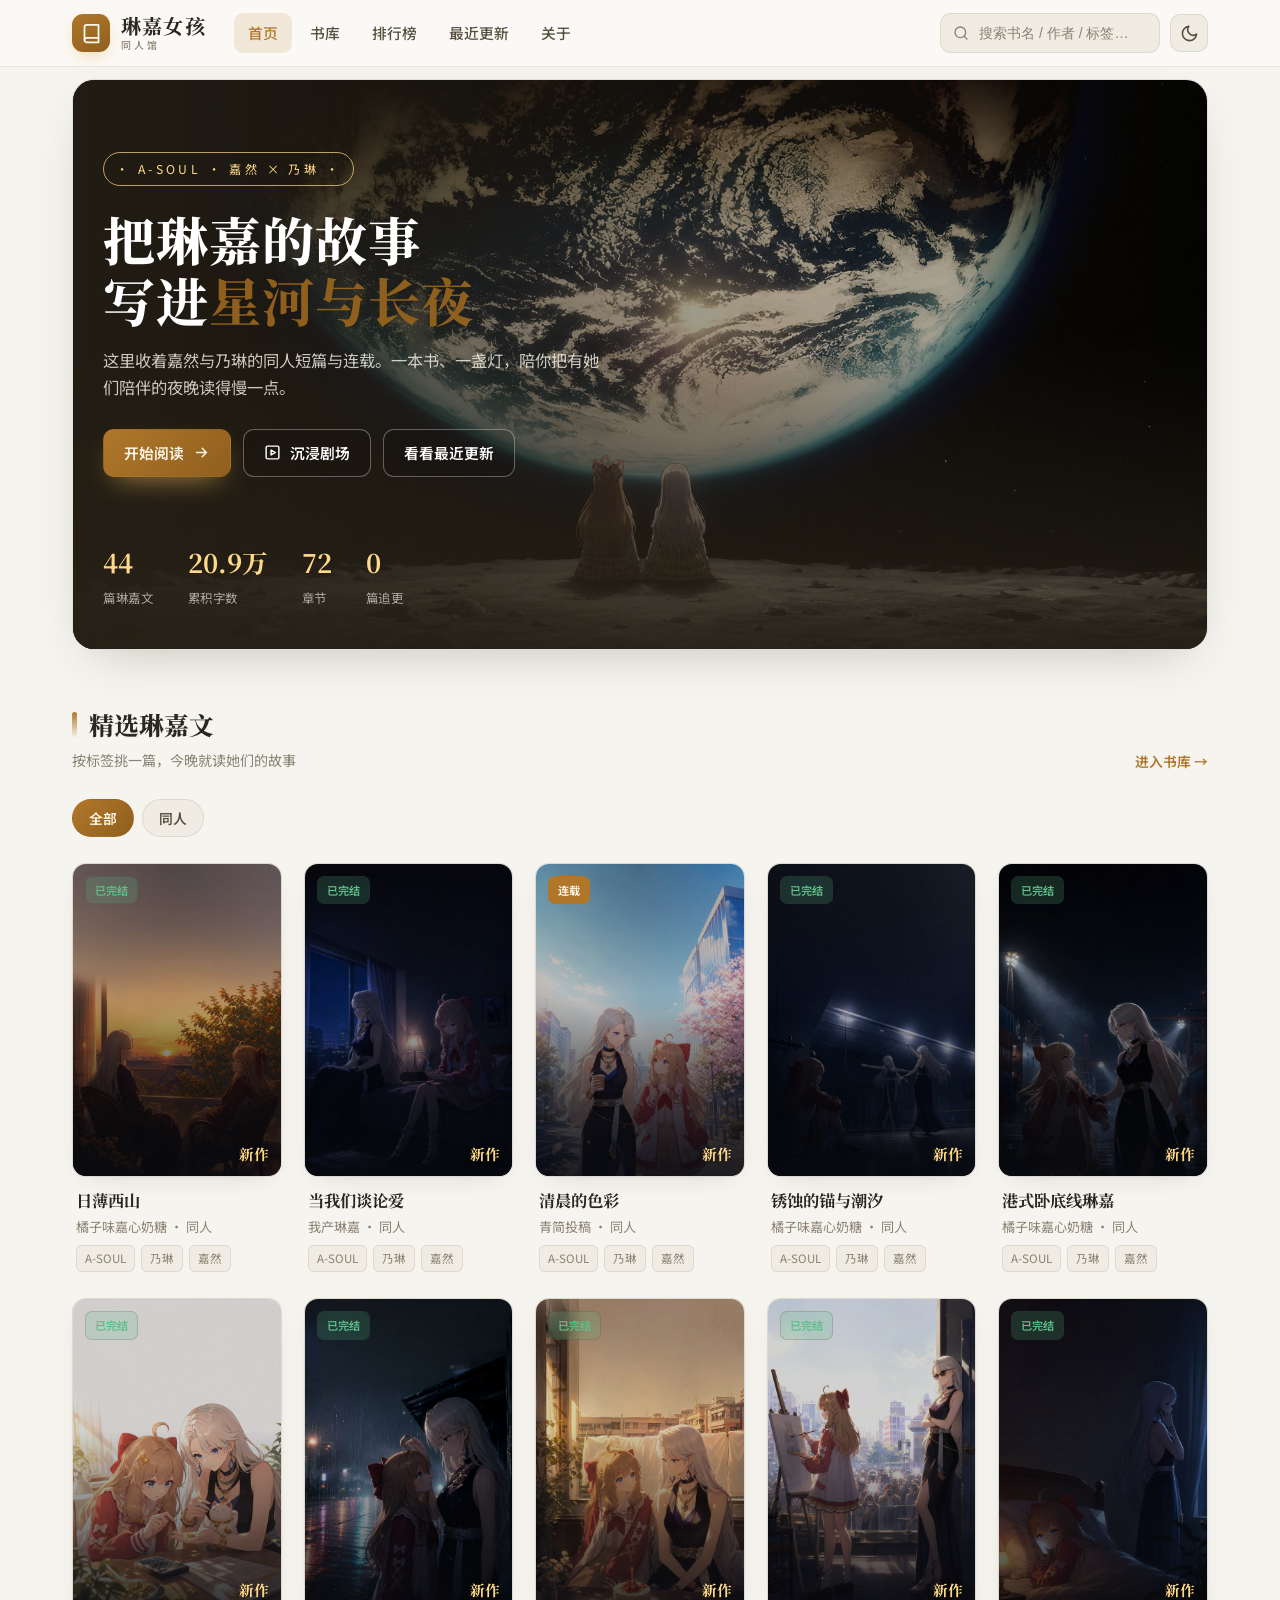
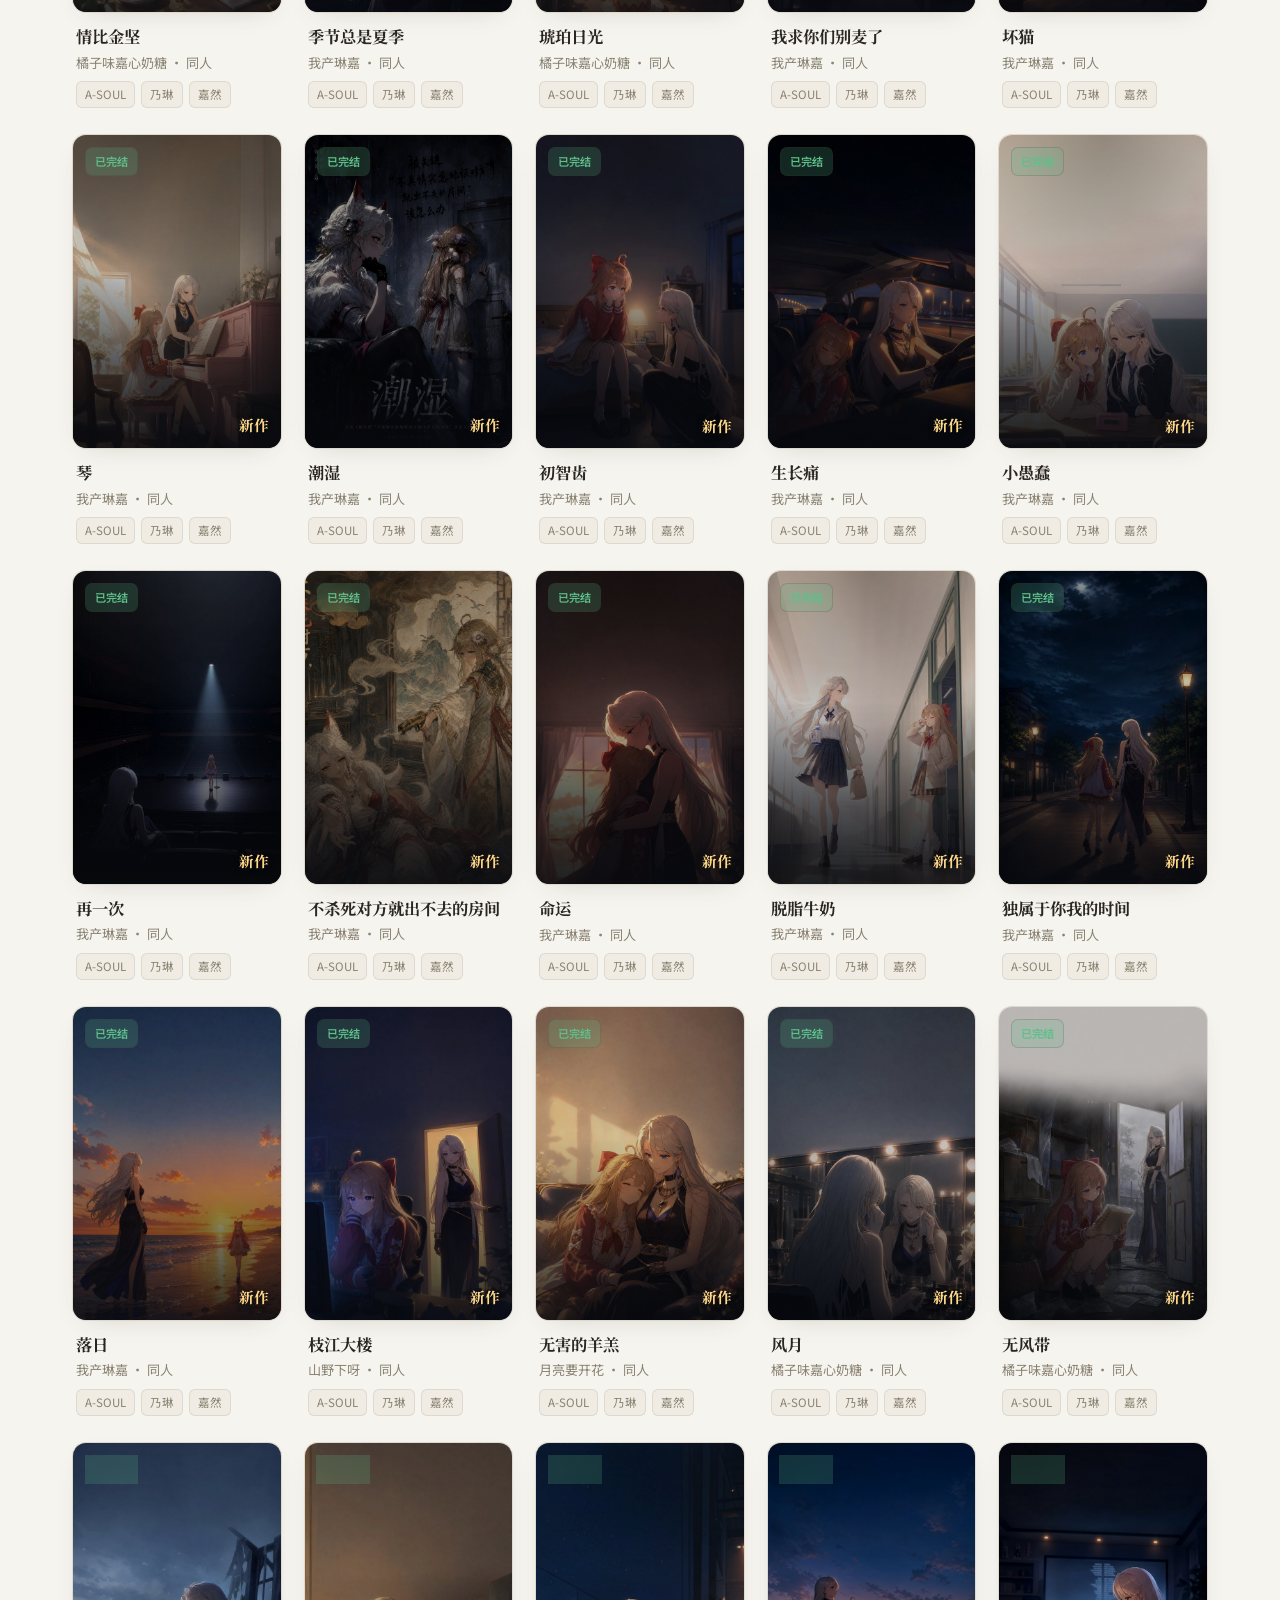
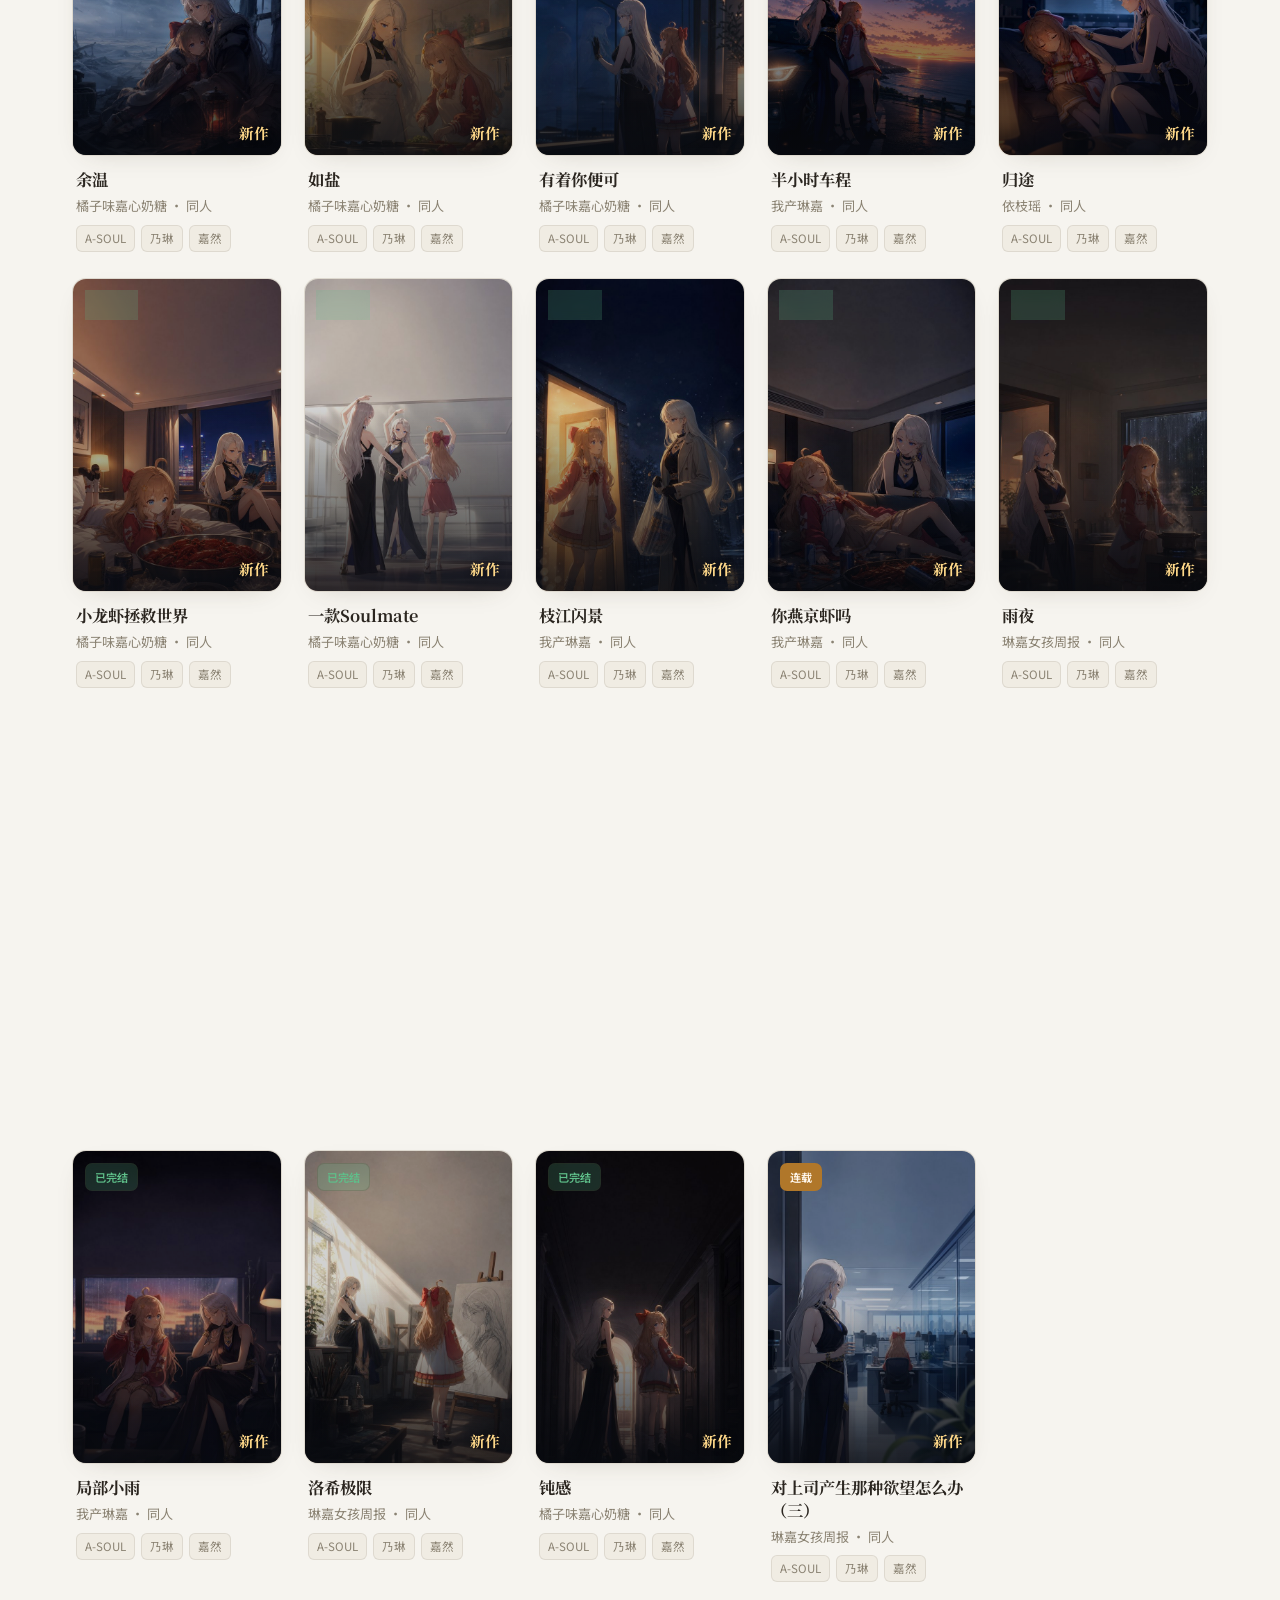
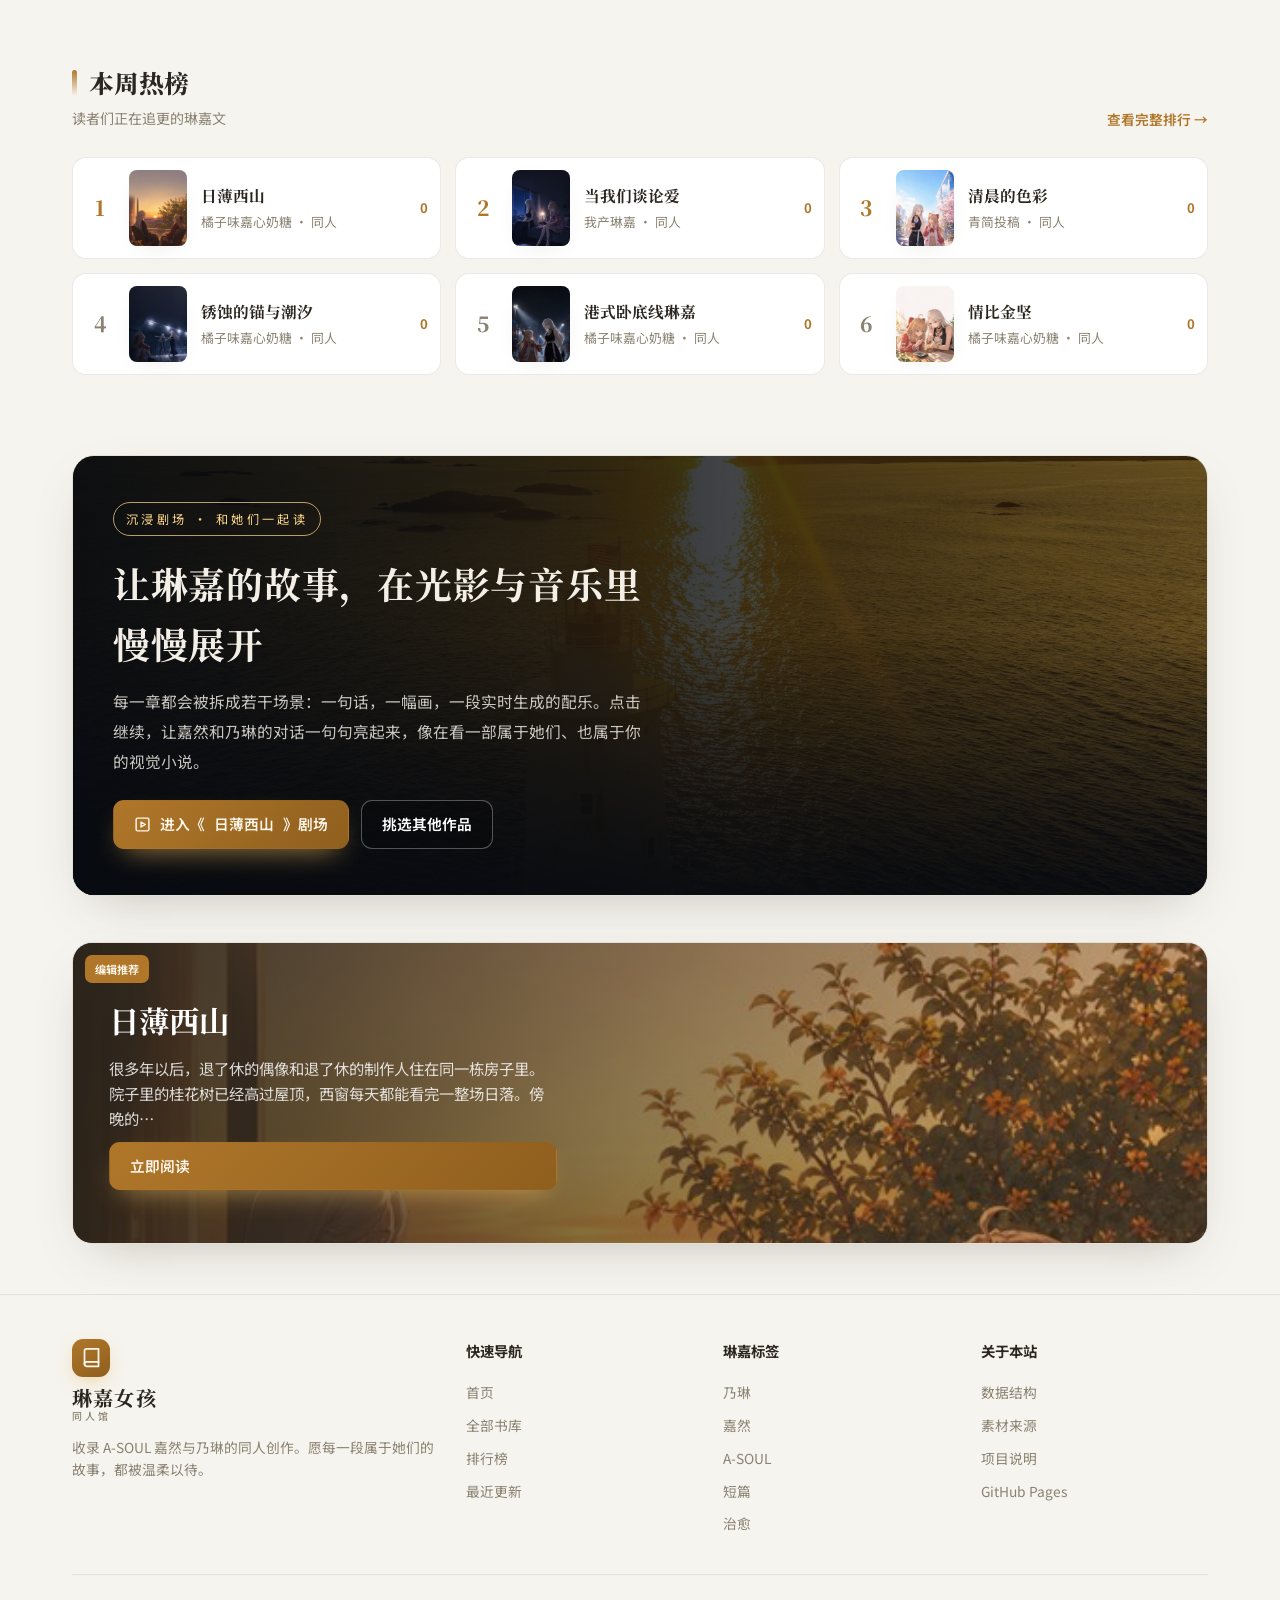
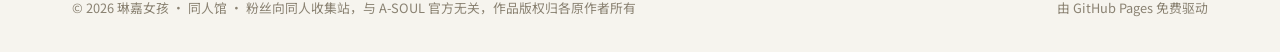
==== commit 2c27856b: "feat: 首页 hero 换为月球上的嘉然与乃琳插画" ====
--- a/index.html
+++ b/index.html
@@ -17,7 +17,7 @@
   <main class="container">
     <!-- Hero -->
     <section class="hero reveal">
-      <img class="hero-img" src="assets/images/banners/hero.jpg" alt="墙上的船锚与长椅">
+      <img class="hero-img" src="assets/images/banners/hero.jpg" alt="两个女孩坐在月球上眺望地球">
       <div class="hero-veil"></div>
       <div class="hero-content">
         <span class="hero-eyebrow">· A-SOUL · 嘉然 × 乃琳 ·</span>
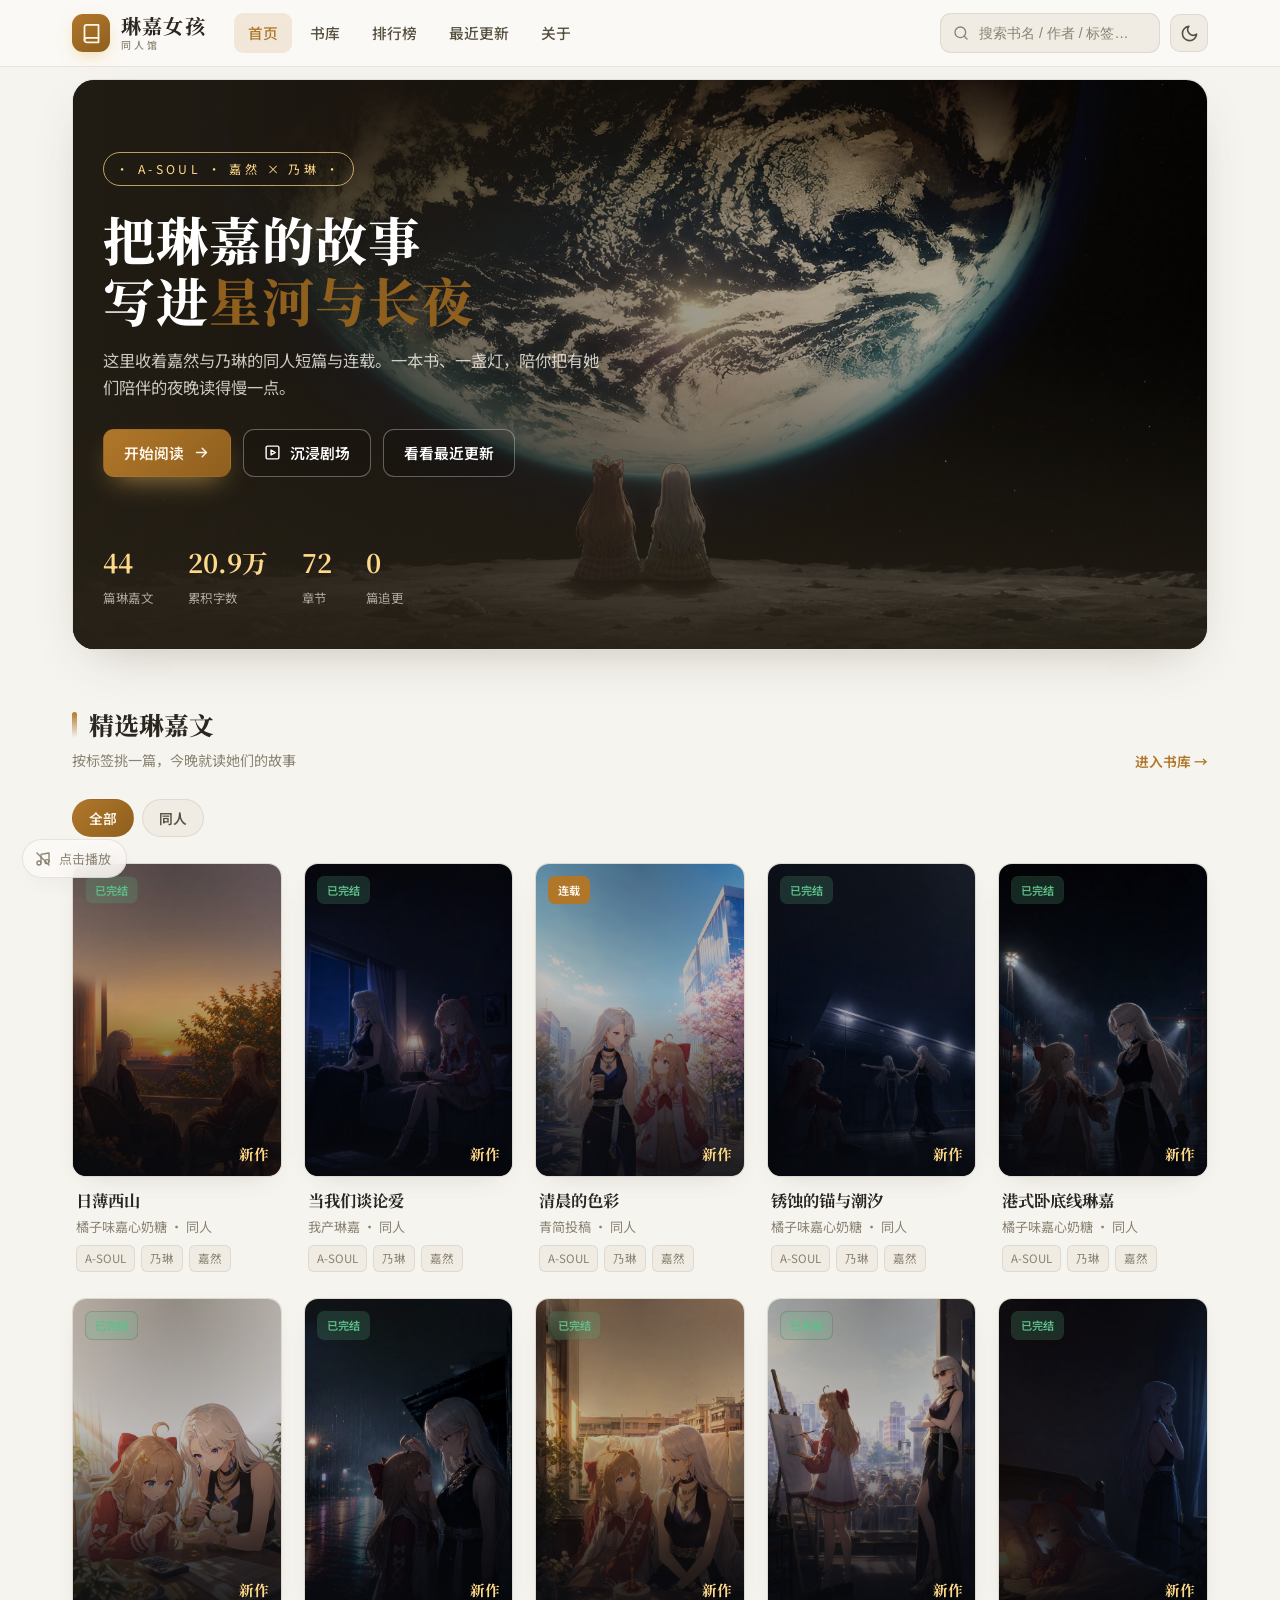
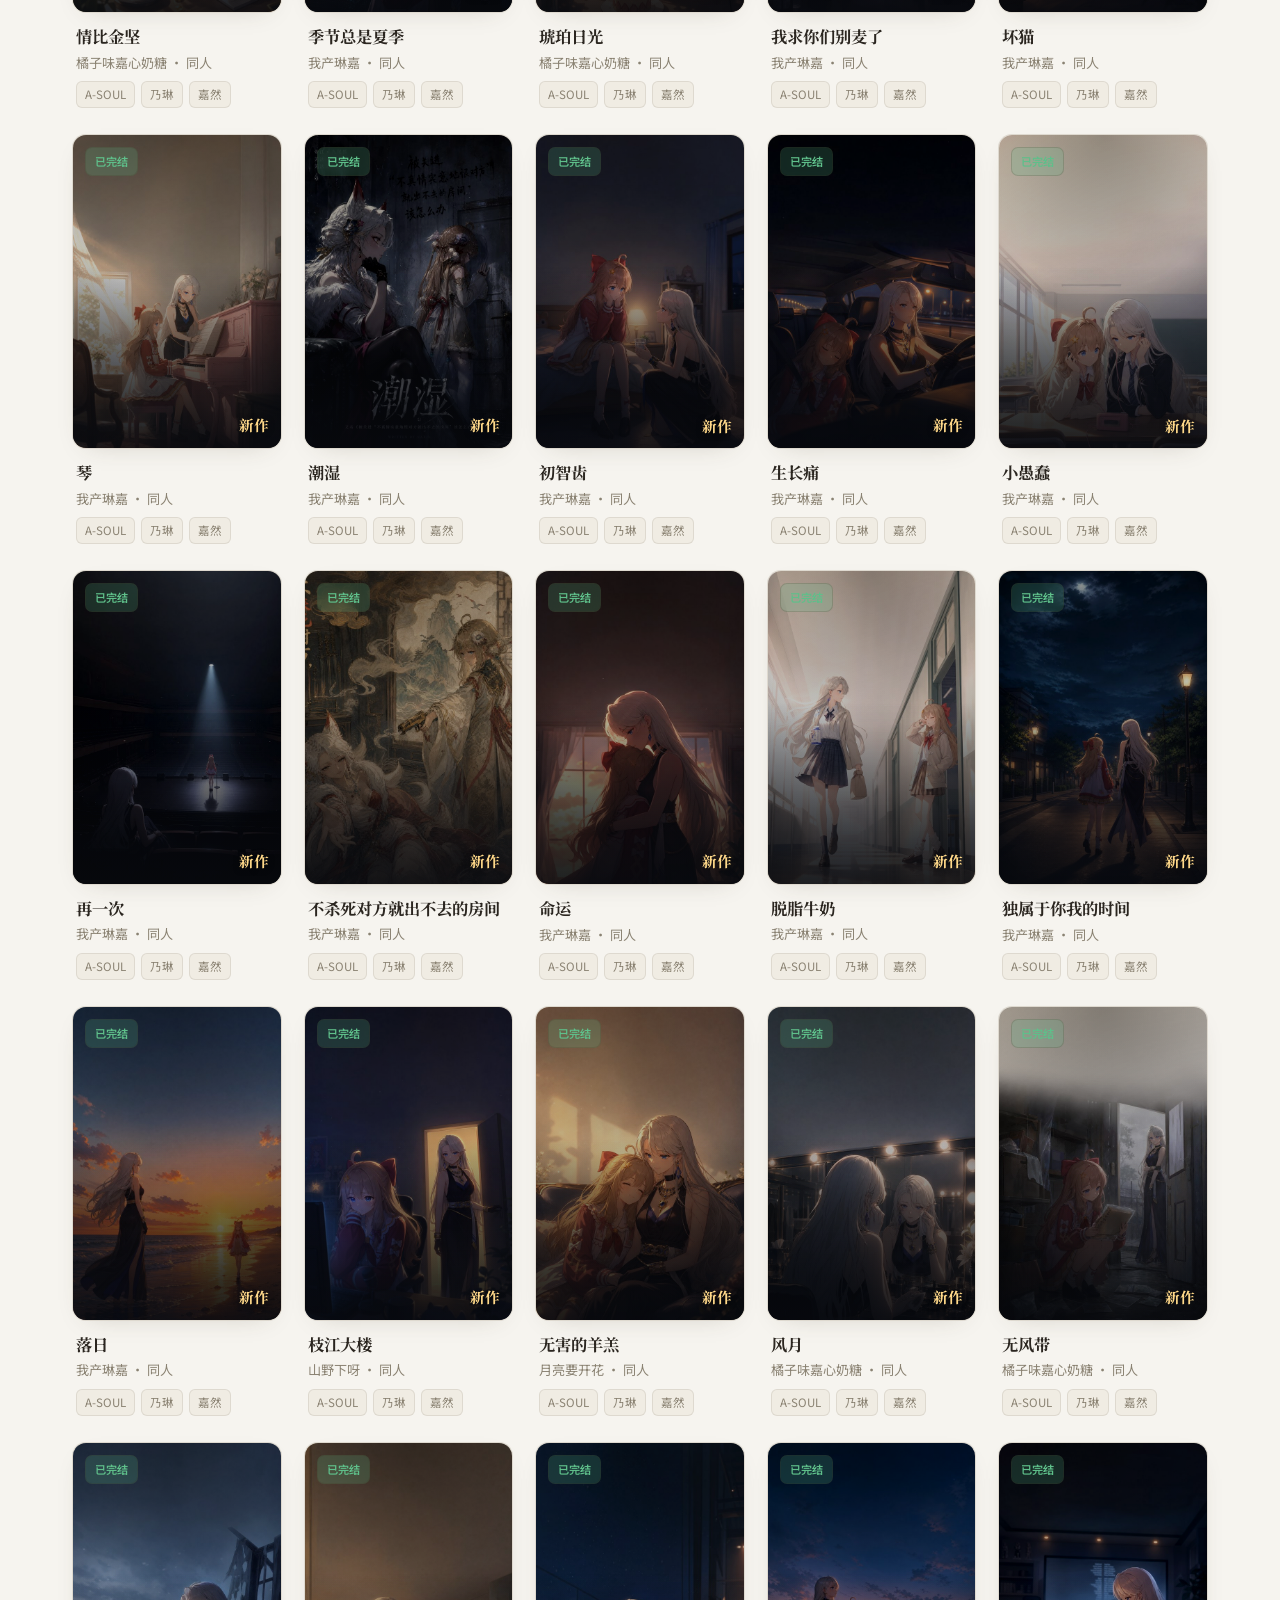
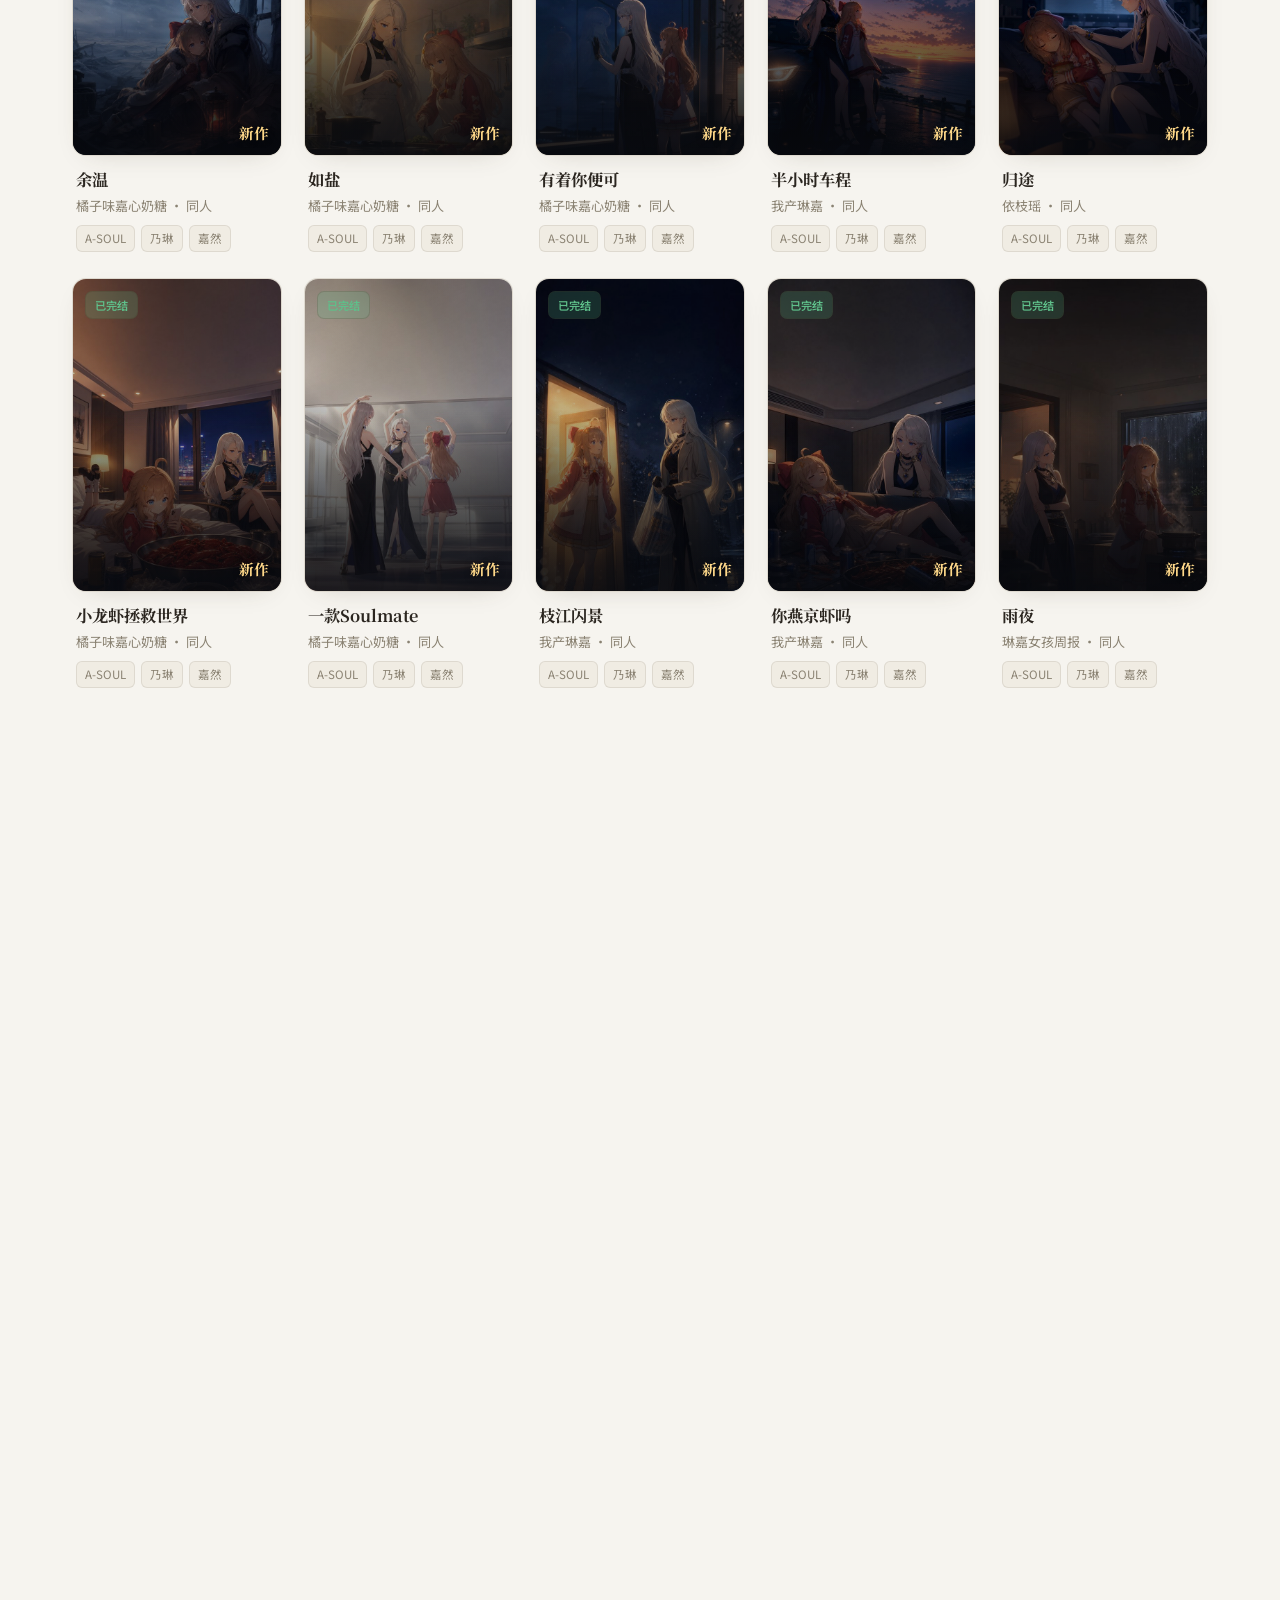
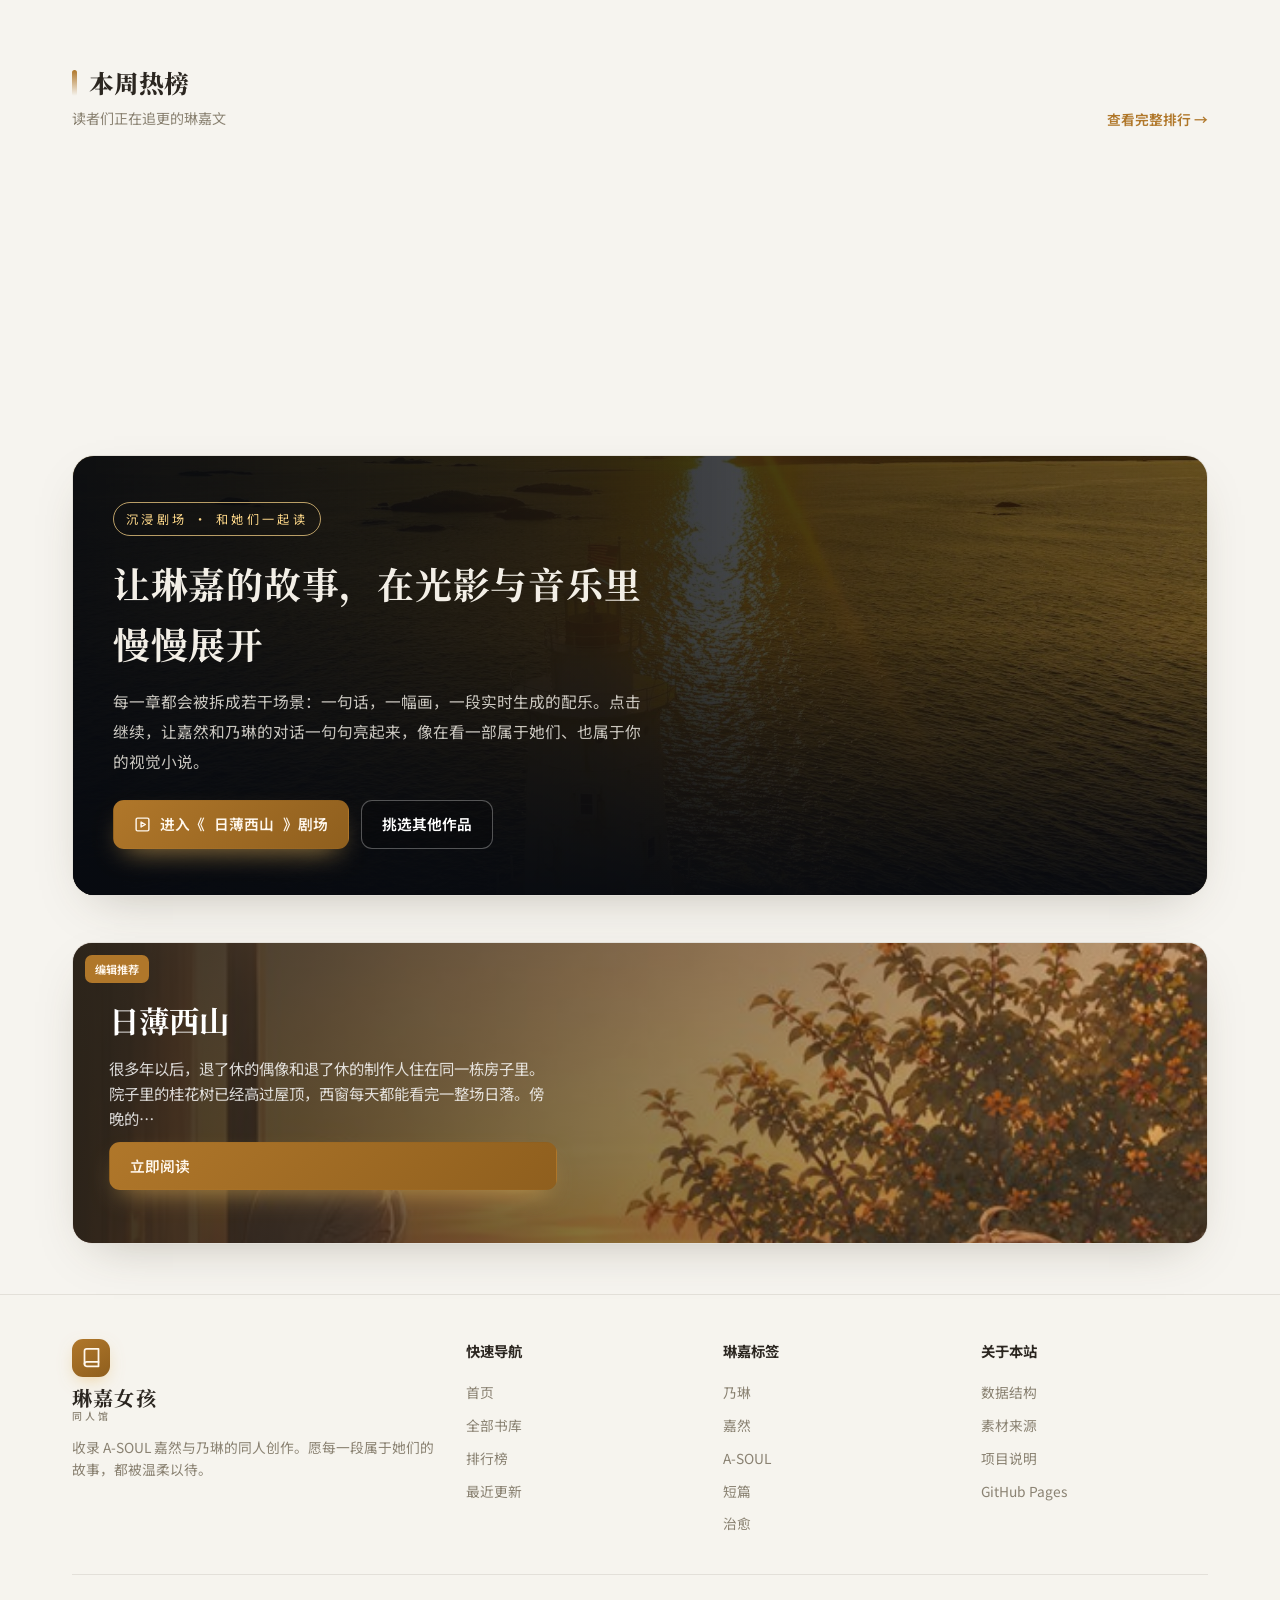
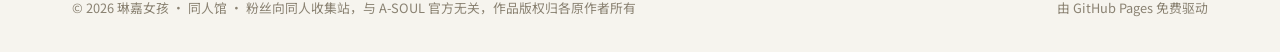
==== commit 7d472201: "feat: 浏览页新增站内背景音乐，《江南春色》《枝江》交叉淡入淡出循环" ====
--- a/index.html
+++ b/index.html
@@ -96,5 +96,6 @@
   <script src="assets/js/common.js"></script>
   <script src="assets/js/data.js"></script>
   <script src="assets/js/home.js"></script>
+  <script src="assets/js/bgm.js"></script>
 </body>
 </html>
--- a/assets/css/style.css
+++ b/assets/css/style.css
@@ -954,3 +954,56 @@
   * { transition: none !important; animation: none !important; }
   html { scroll-behavior: auto; }
 }
+
+/* ---------- 站内背景音乐 ---------- */
+.bgm-btn {
+  position: fixed;
+  left: 22px;
+  bottom: 22px;
+  z-index: 78;
+  display: inline-flex;
+  align-items: center;
+  gap: 8px;
+  padding: 9px 15px 9px 12px;
+  border-radius: 999px;
+  border: 1px solid var(--border);
+  background: var(--bg-glass);
+  backdrop-filter: blur(12px);
+  color: var(--text-muted);
+  font-size: 13px;
+  font-family: var(--font-sans);
+  cursor: pointer;
+  box-shadow: var(--shadow-sm);
+  transition: color 0.2s var(--ease), border-color 0.2s var(--ease), transform 0.2s var(--ease);
+}
+
+.bgm-btn:hover {
+  color: var(--text);
+  border-color: var(--border-strong);
+  transform: translateY(-2px);
+}
+
+.bgm-btn .bgm-icon { display: inline-flex; }
+.bgm-btn .bgm-icon svg { width: 16px; height: 16px; display: block; }
+
+.bgm-audio { display: none; }
+
+.bgm-btn.is-playing {
+  color: var(--accent);
+  border-color: color-mix(in srgb, var(--accent) 42%, transparent);
+}
+
+.bgm-btn.is-playing .bgm-icon { animation: bgm-pulse 2.4s ease-in-out infinite; }
+
+@keyframes bgm-pulse {
+  0%, 100% { opacity: 1; }
+  50% { opacity: 0.55; }
+}
+
+@media (prefers-reduced-motion: reduce) {
+  .bgm-btn.is-playing .bgm-icon { animation: none; }
+}
+
+@media (max-width: 640px) {
+  .bgm-btn { left: 12px; bottom: 12px; padding: 8px 12px; font-size: 12px; }
+}
